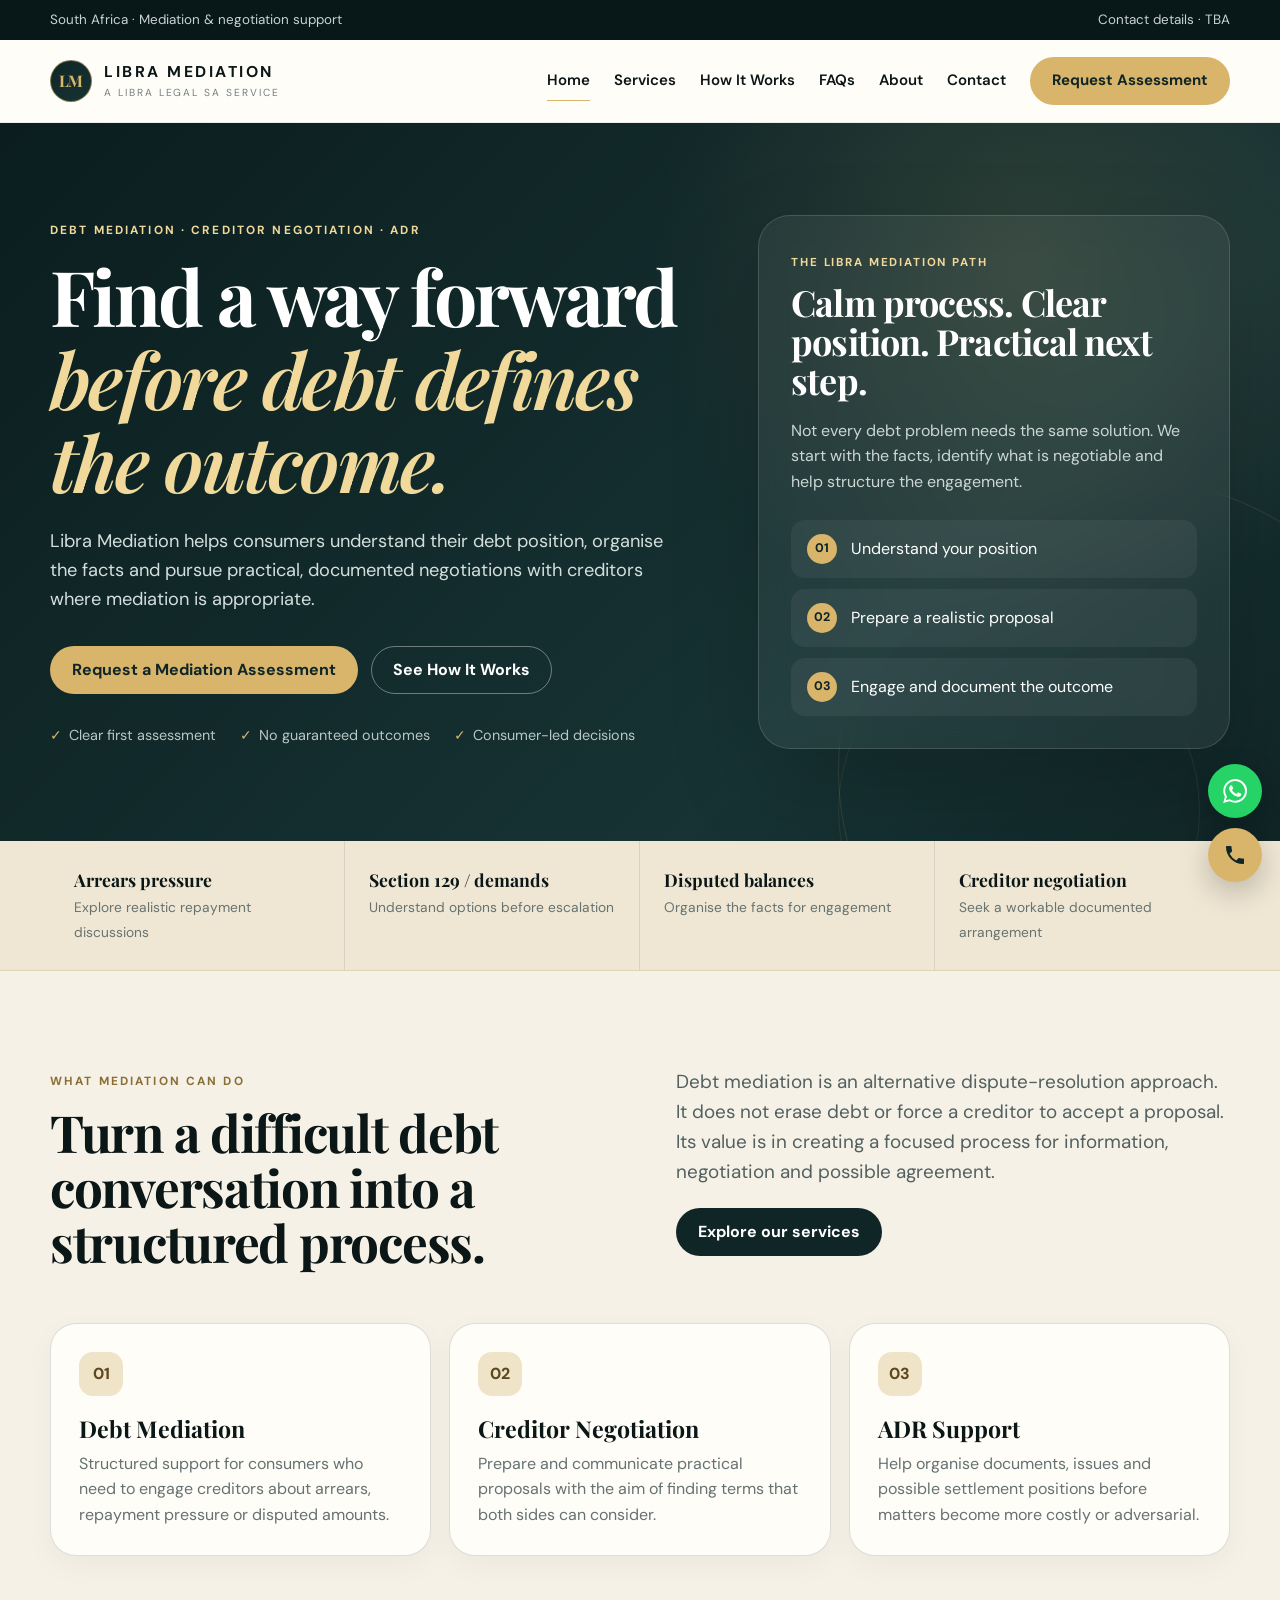
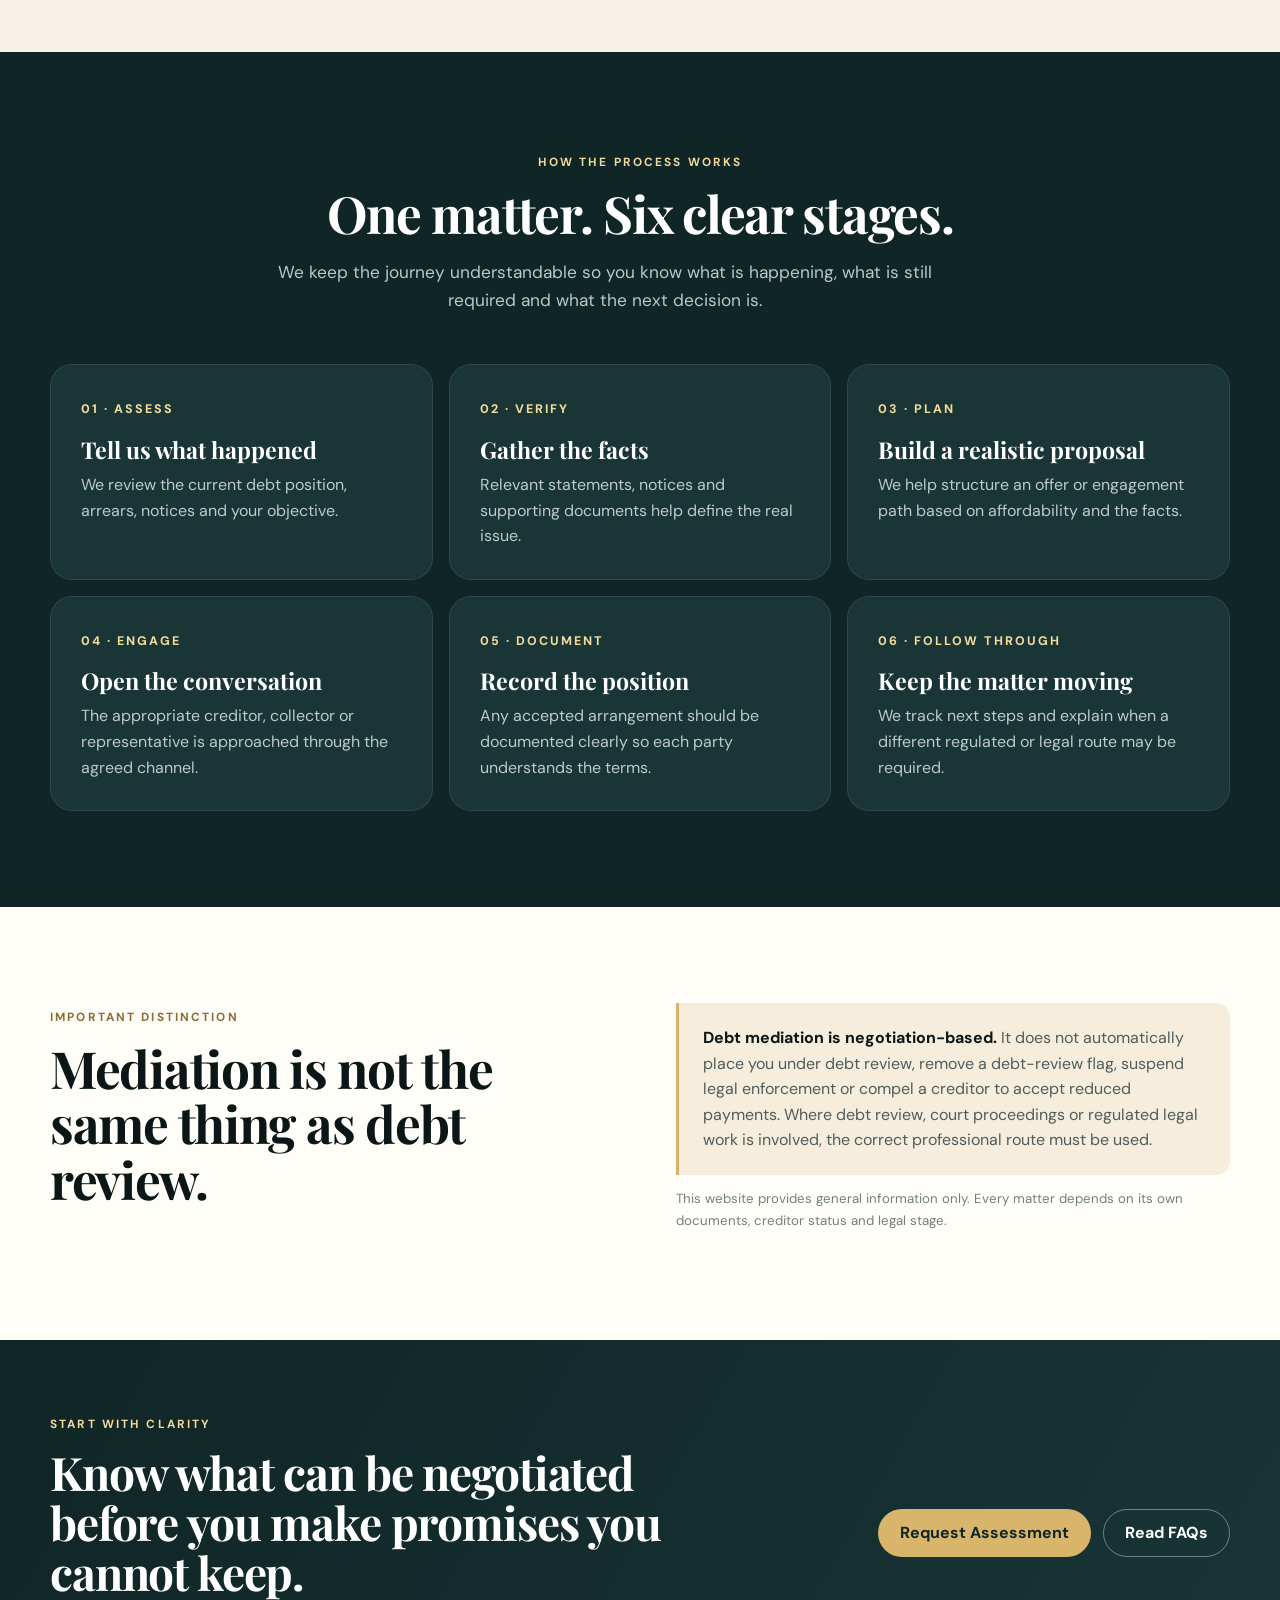
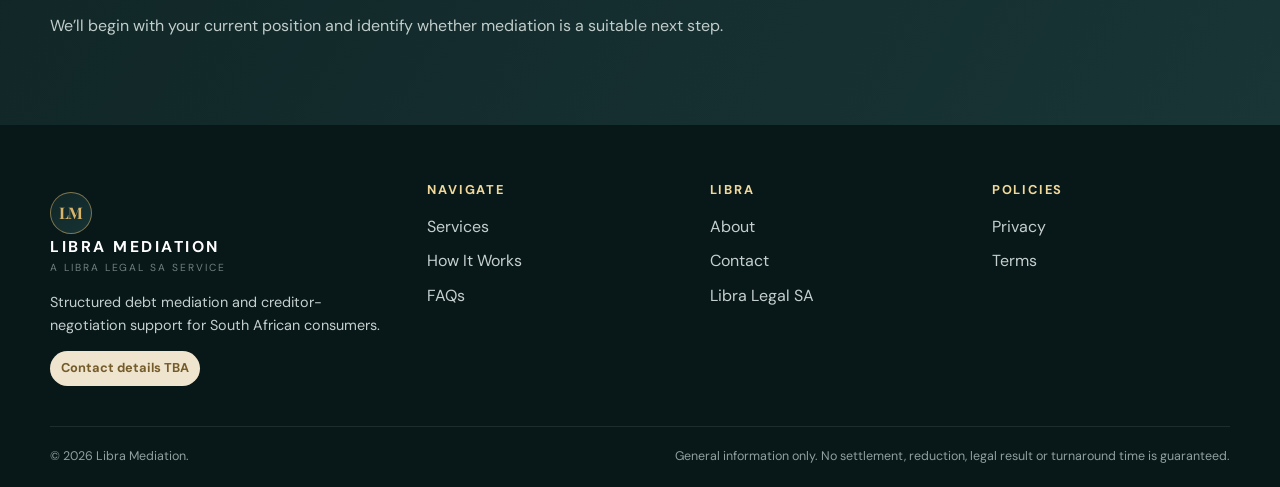
==== index.html @ ac1796cf "Create Libra Mediation homepage" ====
<!doctype html><html lang="en"><head><meta charset="utf-8"><meta name="viewport" content="width=device-width,initial-scale=1"><title>Libra Mediation | Debt Mediation & Negotiation South Africa</title><meta name="description" content="Libra Mediation helps South African consumers explore structured debt mediation, creditor negotiation and alternative dispute resolution options."><link rel="stylesheet" href="/assets/styles.css"></head><body>
<div class="utility"><div class="shell"><span>South Africa · Mediation & negotiation support</span><span>Contact details · TBA</span></div></div>
<header class="site-header"><div class="shell nav-row"><a class="brand" href="/" aria-label="Libra Mediation home"><span class="brand-mark">LM</span><span class="brand-copy"><strong>LIBRA MEDIATION</strong><small>A LIBRA LEGAL SA SERVICE</small></span></a><button class="menu-button" aria-label="Toggle navigation" aria-expanded="false"><span></span><span></span><span></span></button><nav class="nav-links"><a class="active" href="/">Home</a><a href="/services">Services</a><a href="/how-it-works">How It Works</a><a href="/faq">FAQs</a><a href="/about">About</a><a href="/contact">Contact</a><a class="button button-gold" href="/contact">Request Assessment</a></nav></div></header>
<main>
<section class="hero"><div class="shell hero-grid"><div><span class="eyebrow light">Debt mediation · creditor negotiation · ADR</span><h1>Find a way forward <em>before debt defines the outcome.</em></h1><p class="hero-lead">Libra Mediation helps consumers understand their debt position, organise the facts and pursue practical, documented negotiations with creditors where mediation is appropriate.</p><div class="hero-actions"><a class="button button-gold" href="/contact">Request a Mediation Assessment</a><a class="button button-outline" href="/how-it-works">See How It Works</a></div><div class="trust-row"><span>Clear first assessment</span><span>No guaranteed outcomes</span><span>Consumer-led decisions</span></div></div><aside class="hero-card"><span class="mini">THE LIBRA MEDIATION PATH</span><h2>Calm process. Clear position. Practical next step.</h2><p>Not every debt problem needs the same solution. We start with the facts, identify what is negotiable and help structure the engagement.</p><div class="path-list"><div class="path-item"><span class="path-num">01</span><span>Understand your position</span></div><div class="path-item"><span class="path-num">02</span><span>Prepare a realistic proposal</span></div><div class="path-item"><span class="path-num">03</span><span>Engage and document the outcome</span></div></div></aside></div></section>
<section class="signal-strip"><div class="shell signal-grid"><div><strong>Arrears pressure</strong><span>Explore realistic repayment discussions</span></div><div><strong>Section 129 / demands</strong><span>Understand options before escalation</span></div><div><strong>Disputed balances</strong><span>Organise the facts for engagement</span></div><div><strong>Creditor negotiation</strong><span>Seek a workable documented arrangement</span></div></div></section>
<section class="section ivory"><div class="shell split"><div><span class="eyebrow">What mediation can do</span><h2>Turn a difficult debt conversation into a structured process.</h2></div><div><p class="big-copy">Debt mediation is an alternative dispute-resolution approach. It does not erase debt or force a creditor to accept a proposal. Its value is in creating a focused process for information, negotiation and possible agreement.</p><a class="button button-dark" href="/services">Explore our services</a></div></div><div class="shell cards" style="margin-top:52px"><article class="card"><div class="icon">01</div><h3>Debt Mediation</h3><p>Structured support for consumers who need to engage creditors about arrears, repayment pressure or disputed amounts.</p></article><article class="card"><div class="icon">02</div><h3>Creditor Negotiation</h3><p>Prepare and communicate practical proposals with the aim of finding terms that both sides can consider.</p></article><article class="card"><div class="icon">03</div><h3>ADR Support</h3><p>Help organise documents, issues and possible settlement positions before matters become more costly or adversarial.</p></article></div></section>
<section class="section deep"><div class="shell section-head center"><span class="eyebrow light">How the process works</span><h2>One matter. Six clear stages.</h2><p>We keep the journey understandable so you know what is happening, what is still required and what the next decision is.</p></div><div class="shell process-grid"><article class="process-step"><span class="number">01 · ASSESS</span><h3>Tell us what happened</h3><p>We review the current debt position, arrears, notices and your objective.</p></article><article class="process-step"><span class="number">02 · VERIFY</span><h3>Gather the facts</h3><p>Relevant statements, notices and supporting documents help define the real issue.</p></article><article class="process-step"><span class="number">03 · PLAN</span><h3>Build a realistic proposal</h3><p>We help structure an offer or engagement path based on affordability and the facts.</p></article><article class="process-step"><span class="number">04 · ENGAGE</span><h3>Open the conversation</h3><p>The appropriate creditor, collector or representative is approached through the agreed channel.</p></article><article class="process-step"><span class="number">05 · DOCUMENT</span><h3>Record the position</h3><p>Any accepted arrangement should be documented clearly so each party understands the terms.</p></article><article class="process-step"><span class="number">06 · FOLLOW THROUGH</span><h3>Keep the matter moving</h3><p>We track next steps and explain when a different regulated or legal route may be required.</p></article></div></section>
<section class="section"><div class="shell split"><div><span class="eyebrow">Important distinction</span><h2>Mediation is not the same thing as debt review.</h2></div><div><div class="notice"><strong>Debt mediation is negotiation-based.</strong> It does not automatically place you under debt review, remove a debt-review flag, suspend legal enforcement or compel a creditor to accept reduced payments. Where debt review, court proceedings or regulated legal work is involved, the correct professional route must be used.</div><p class="small-note">This website provides general information only. Every matter depends on its own documents, creditor status and legal stage.</p></div></div></section>
<section class="cta-band"><div class="shell cta-grid"><div><span class="eyebrow light">Start with clarity</span><h2>Know what can be negotiated before you make promises you cannot keep.</h2><p>We’ll begin with your current position and identify whether mediation is a suitable next step.</p></div><div class="cta-actions"><a class="button button-gold" href="/contact">Request Assessment</a><a class="button button-outline" href="/faq">Read FAQs</a></div></div></section>
</main>
<footer class="site-footer"><div class="shell footer-grid"><div><a class="brand" href="/"><span class="brand-mark">LM</span><span class="brand-copy"><strong>LIBRA MEDIATION</strong><small>A LIBRA LEGAL SA SERVICE</small></span></a><p class="footer-intro">Structured debt mediation and creditor-negotiation support for South African consumers.</p><span class="pill">Contact details TBA</span></div><div><h3>Navigate</h3><a href="/services">Services</a><a href="/how-it-works">How It Works</a><a href="/faq">FAQs</a></div><div><h3>Libra</h3><a href="/about">About</a><a href="/contact">Contact</a><a href="https://libralegalsa.co.za">Libra Legal SA</a></div><div><h3>Policies</h3><a href="/privacy">Privacy</a><a href="/terms">Terms</a></div></div><div class="shell footer-bottom"><p>© <span data-year></span> Libra Mediation.</p><p>General information only. No settlement, reduction, legal result or turnaround time is guaranteed.</p></div></footer>
<div class="float-actions"><a class="float-action whatsapp" data-whatsapp aria-label="WhatsApp Libra Mediation"><svg viewBox="0 0 24 24" fill="currentColor"><path d="M20.5 3.5A11.7 11.7 0 0 0 12.1 0C5.6 0 .3 5.3.3 11.8c0 2.1.5 4.1 1.6 5.9L.2 24l6.5-1.7c1.7.9 3.5 1.4 5.4 1.4h.1c6.5 0 11.8-5.3 11.8-11.8 0-3.2-1.2-6.1-3.5-8.4Zm-8.4 18.2h-.1c-1.7 0-3.4-.5-4.9-1.3l-.4-.2-3.8 1 1-3.7-.2-.4a9.8 9.8 0 0 1-1.5-5.2C2.2 6.4 6.6 2 12.1 2c2.6 0 5.1 1 7 2.9a9.8 9.8 0 0 1 2.9 7c0 5.4-4.4 9.8-9.9 9.8Zm5.4-7.4c-.3-.1-1.8-.9-2-.9-.3-.1-.5-.1-.7.1-.2.3-.8 1-.9 1.2-.2.2-.3.2-.6.1-.3-.2-1.3-.5-2.4-1.5-.9-.8-1.5-1.8-1.7-2.1-.2-.3 0-.4.1-.6l.5-.5c.2-.2.2-.3.3-.5.1-.2 0-.4 0-.5l-.9-2.1c-.2-.6-.5-.5-.7-.5h-.6c-.2 0-.5.1-.8.4-.3.3-1 1-1 2.5s1.1 2.9 1.2 3.1c.1.2 2.1 3.2 5.1 4.5.7.3 1.3.5 1.7.6.7.2 1.4.2 1.9.1.6-.1 1.8-.7 2-1.4.3-.7.3-1.3.2-1.4-.1-.2-.3-.3-.6-.4Z"/></svg></a><a class="float-action call" data-call aria-label="Call Libra Mediation"><svg viewBox="0 0 24 24" fill="currentColor"><path d="M6.6 10.8a15.5 15.5 0 0 0 6.6 6.6l2.2-2.2c.3-.3.7-.4 1-.2 1.1.4 2.3.6 3.6.6.6 0 1 .4 1 1V20c0 .6-.4 1-1 1C10.6 21 3 13.4 3 4c0-.6.4-1 1-1h3.5c.6 0 1 .4 1 1 0 1.3.2 2.5.6 3.6.1.4 0 .8-.2 1l-2.3 2.2Z"/></svg></a></div><script src="/assets/site.js"></script></body></html>
---- assets/styles.css ----
@import url('https://fonts.googleapis.com/css2?family=DM+Sans:wght@400;500;600;700&family=Playfair+Display:ital,wght@0,600;0,700;1,600&display=swap');

:root{
  --ink:#0b1617;--deep:#102526;--deep-2:#173334;--gold:#d8b56a;--gold-2:#f0d99b;
  --ivory:#f5f1e7;--paper:#fffdf8;--muted:#647273;--line:rgba(16,37,38,.14);
  --white:#fff;--shadow:0 24px 70px rgba(4,20,21,.14);--radius:26px;--radius-sm:16px;
}
*{box-sizing:border-box}html{scroll-behavior:smooth}body{margin:0;font-family:"DM Sans",Arial,sans-serif;color:var(--ink);background:var(--paper);line-height:1.6}
a{color:inherit;text-decoration:none}img,svg{max-width:100%}.shell{width:min(1180px,calc(100% - 42px));margin:auto}
.utility{background:#081718;color:#c9d3d1;font-size:.84rem}.utility .shell{display:flex;justify-content:space-between;gap:20px;padding:9px 0}
.site-header{position:sticky;top:0;z-index:50;background:rgba(255,253,248,.94);backdrop-filter:blur(14px);border-bottom:1px solid rgba(16,37,38,.08)}
.nav-row{min-height:82px;display:flex;align-items:center;justify-content:space-between;gap:24px}.brand{display:flex;align-items:center;gap:12px}
.brand-mark{width:42px;height:42px;border:1px solid rgba(216,181,106,.55);border-radius:50%;display:grid;place-items:center;background:linear-gradient(145deg,#102526,#173334);color:var(--gold);font-family:"Playfair Display",serif;font-weight:700;letter-spacing:-.06em}
.brand-copy strong{display:block;letter-spacing:.16em;font-size:.98rem}.brand-copy small{display:block;color:#718080;font-size:.64rem;letter-spacing:.19em;margin-top:1px}
.nav-links{display:flex;align-items:center;gap:24px;font-size:.94rem;font-weight:600}.nav-links a{position:relative}.nav-links>a:not(.button):after{content:"";position:absolute;left:0;bottom:-8px;width:0;height:1px;background:var(--gold);transition:.2s}.nav-links>a:hover:after,.nav-links>a.active:after{width:100%}
.menu-button{display:none;background:none;border:0;padding:9px}.menu-button span{display:block;width:24px;height:2px;background:var(--ink);margin:5px 0}
.button{display:inline-flex;align-items:center;justify-content:center;gap:8px;min-height:48px;padding:0 21px;border-radius:999px;font-weight:700;transition:.2s;border:1px solid transparent;cursor:pointer}
.button-gold{background:var(--gold);color:#102526}.button-gold:hover{background:var(--gold-2);transform:translateY(-1px)}.button-dark{background:var(--deep);color:white}.button-outline{border-color:rgba(255,255,255,.38);color:white}.button-outline:hover{background:white;color:var(--deep)}
.hero{position:relative;overflow:hidden;background:radial-gradient(circle at 80% 20%,rgba(216,181,106,.13),transparent 32%),linear-gradient(135deg,#0b1d1e,#173334 70%,#102526);color:white}
.hero:before{content:"";position:absolute;inset:auto -140px -220px auto;width:580px;height:580px;border:1px solid rgba(216,181,106,.14);border-radius:50%}.hero:after{content:"";position:absolute;right:80px;bottom:-150px;width:360px;height:360px;border:1px solid rgba(216,181,106,.1);border-radius:50%}
.hero-grid{position:relative;z-index:2;display:grid;grid-template-columns:1.15fr .85fr;gap:70px;align-items:center;padding:92px 0}.eyebrow{display:inline-block;text-transform:uppercase;letter-spacing:.18em;font-size:.74rem;font-weight:700;color:#8a6e33;margin-bottom:14px}.eyebrow.light{color:var(--gold-2)}
h1,h2,h3{font-family:"Playfair Display",Georgia,serif;line-height:1.08;margin:0}h1{font-size:clamp(3.1rem,6vw,6.2rem);letter-spacing:-.035em;max-width:760px}h1 em{color:var(--gold-2);font-weight:600}
h2{font-size:clamp(2.1rem,4vw,4rem);letter-spacing:-.025em}h3{font-size:1.45rem}.hero-lead{font-size:1.14rem;color:#d4dfdd;max-width:650px;margin:24px 0 32px}.hero-actions{display:flex;gap:13px;flex-wrap:wrap}
.trust-row{display:flex;flex-wrap:wrap;gap:12px 24px;margin-top:30px;color:#b9c7c5;font-size:.9rem}.trust-row span:before{content:"✓";color:var(--gold);margin-right:7px}
.hero-card{background:rgba(255,255,255,.06);border:1px solid rgba(255,255,255,.14);border-radius:32px;padding:32px;box-shadow:0 35px 90px rgba(0,0,0,.18);backdrop-filter:blur(14px)}
.hero-card .mini{font-size:.72rem;letter-spacing:.16em;color:var(--gold-2);font-weight:700}.hero-card h2{font-size:2.25rem;margin:10px 0 18px}.hero-card p{color:#ccd7d5}.path-list{display:grid;gap:11px;margin-top:25px}.path-item{display:flex;gap:14px;align-items:center;padding:14px 16px;border-radius:14px;background:rgba(255,255,255,.055)}.path-num{width:30px;height:30px;border-radius:50%;display:grid;place-items:center;background:var(--gold);color:var(--deep);font-weight:800;font-size:.78rem}
.signal-strip{background:#efe6d3;border-bottom:1px solid #e2d4b8}.signal-grid{display:grid;grid-template-columns:repeat(4,1fr)}.signal-grid>div{padding:25px 24px;border-right:1px solid rgba(16,37,38,.1)}.signal-grid>div:last-child{border-right:0}.signal-grid strong{display:block;font-family:"Playfair Display",serif;font-size:1.1rem}.signal-grid span{font-size:.86rem;color:#667371}
.section{padding:96px 0}.section.ivory{background:var(--ivory)}.section.deep{background:var(--deep);color:white}.section-head{max-width:780px;margin-bottom:48px}.section-head.center{text-align:center;margin:0 auto 50px}.section-head p{font-size:1.08rem;color:var(--muted);max-width:710px}.deep .section-head p{color:#bac9c7}
.split{display:grid;grid-template-columns:1fr 1fr;gap:72px;align-items:start}.big-copy{font-size:1.18rem;color:#526060;margin:0 0 20px}
.cards{display:grid;grid-template-columns:repeat(3,1fr);gap:18px}.card{background:var(--paper);border:1px solid var(--line);border-radius:var(--radius);padding:28px;box-shadow:0 10px 30px rgba(8,24,25,.04)}.card.dark-card{background:#173334;border-color:rgba(255,255,255,.1);color:white}.card .icon{width:44px;height:44px;border-radius:14px;background:#efe3c8;color:#5d481f;display:grid;place-items:center;font-weight:800;margin-bottom:20px}.card h3{margin-bottom:10px}.card p{color:#657271;margin:0}.dark-card p{color:#bdcac8}.card ul{padding-left:20px;margin-bottom:0;color:#657271}
.process-grid{display:grid;grid-template-columns:repeat(3,1fr);gap:16px}.process-step{padding:30px;border-radius:22px;background:#193536;border:1px solid rgba(255,255,255,.09)}.process-step .number{font-size:.78rem;letter-spacing:.16em;color:var(--gold-2);font-weight:800}.process-step h3{margin:16px 0 10px}.process-step p{color:#bdcac8;margin:0}
.notice{border-left:3px solid var(--gold);padding:22px 24px;background:#f6eddc;border-radius:0 14px 14px 0;color:#4f5d5c}.notice strong{color:var(--ink)}
.faq-list{display:grid;gap:12px}.faq-item{border:1px solid var(--line);border-radius:18px;background:white;overflow:hidden}.faq-item button{width:100%;display:flex;justify-content:space-between;gap:20px;text-align:left;background:none;border:0;padding:22px 24px;font:600 1rem "DM Sans";color:var(--ink);cursor:pointer}.faq-answer{padding:0 24px 22px;color:#61706f}.faq-symbol{color:#9b7938;font-size:1.15rem}
.cta-band{background:linear-gradient(120deg,#102526,#193536);color:white;padding:70px 0}.cta-grid{display:grid;grid-template-columns:1.25fr .75fr;align-items:center;gap:40px}.cta-grid h2{font-size:clamp(2rem,3.6vw,3.8rem)}.cta-grid p{color:#c0cdcb}.cta-actions{display:flex;justify-content:flex-end;gap:12px;flex-wrap:wrap}
.page-hero{background:linear-gradient(135deg,#0c1f20,#173334);color:white;padding:74px 0 68px}.page-hero h1{font-size:clamp(2.6rem,5vw,4.8rem)}.page-hero p{max-width:720px;color:#c9d4d2;font-size:1.08rem}
.detail-grid{display:grid;grid-template-columns:1fr 1fr;gap:24px}.detail-panel{padding:32px;border-radius:24px;background:white;border:1px solid var(--line)}.detail-panel h3{margin-bottom:12px}.detail-panel p,.detail-panel li{color:#60706f}
.contact-grid{display:grid;grid-template-columns:.9fr 1.1fr;gap:30px}.contact-card{background:white;border:1px solid var(--line);border-radius:26px;padding:30px}.contact-list{display:grid;gap:12px;margin-top:22px}.contact-row{display:flex;justify-content:space-between;gap:20px;padding:15px 0;border-bottom:1px solid var(--line)}.contact-row:last-child{border-bottom:0}.contact-row span:first-child{font-weight:700}.tba{display:inline-flex;padding:4px 10px;border-radius:999px;background:#efe8d9;color:#80652d;font-size:.78rem;font-weight:800;letter-spacing:.06em}
.legal-copy{max-width:860px}.legal-copy h2{font-size:2rem;margin:38px 0 12px}.legal-copy h3{margin:24px 0 8px}.legal-copy p,.legal-copy li{color:#536261}.legal-copy ul{padding-left:20px}
.site-footer{background:#081718;color:#c5d0ce;padding:58px 0 20px}.footer-grid{display:grid;grid-template-columns:1.4fr repeat(3,1fr);gap:44px}.site-footer .brand-copy strong{color:white}.site-footer h3{font-family:"DM Sans";font-size:.8rem;text-transform:uppercase;letter-spacing:.14em;color:var(--gold-2);margin-bottom:17px}.site-footer a{display:block;margin:9px 0;color:#c5d0ce}.site-footer a:hover{color:white}.footer-intro{max-width:340px;font-size:.9rem}.footer-bottom{border-top:1px solid rgba(255,255,255,.09);margin-top:40px;padding-top:20px;display:flex;justify-content:space-between;gap:30px;font-size:.78rem;color:#8fa09e}.footer-bottom p{margin:0;max-width:760px}
.float-actions{position:fixed;right:18px;bottom:18px;z-index:60;display:flex;flex-direction:column;gap:10px}.float-action{width:54px;height:54px;border-radius:50%;display:grid;place-items:center;box-shadow:0 10px 30px rgba(0,0,0,.22);transition:.2s}.float-action:hover{transform:translateY(-2px)}.float-action.whatsapp{background:#25D366;color:white}.float-action.call{background:var(--gold);color:var(--deep)}.float-action svg{width:24px;height:24px}
.small-note{font-size:.83rem;color:#73807f}.pill{display:inline-flex;align-items:center;gap:7px;padding:7px 11px;border-radius:999px;background:#efe5cf;color:#745b2a;font-size:.8rem;font-weight:700}
@media(max-width:980px){.nav-links{position:absolute;left:0;right:0;top:82px;background:var(--paper);padding:20px 22px 26px;display:none;flex-direction:column;align-items:stretch;border-bottom:1px solid var(--line);box-shadow:0 20px 40px rgba(0,0,0,.08)}.nav-links.open{display:flex}.nav-links .button{margin-top:4px}.menu-button{display:block}.utility{display:none}.hero-grid,.split,.cta-grid,.contact-grid{grid-template-columns:1fr}.hero-grid{gap:45px;padding:74px 0}.cards,.process-grid{grid-template-columns:1fr 1fr}.cta-actions{justify-content:flex-start}.footer-grid{grid-template-columns:1fr 1fr}.signal-grid{grid-template-columns:1fr 1fr}.signal-grid>div:nth-child(2){border-right:0}.signal-grid>div:nth-child(-n+2){border-bottom:1px solid rgba(16,37,38,.1)}}
@media(max-width:640px){.shell{width:min(100% - 30px,1180px)}.nav-row{min-height:74px}.nav-links{top:74px}.hero-grid{padding:60px 0}.hero-card{padding:24px}h1{font-size:clamp(2.7rem,13vw,4.2rem)}.section{padding:72px 0}.cards,.process-grid,.detail-grid,.footer-grid{grid-template-columns:1fr}.signal-grid{grid-template-columns:1fr}.signal-grid>div{border-right:0;border-bottom:1px solid rgba(16,37,38,.1)!important}.signal-grid>div:last-child{border-bottom:0!important}.footer-bottom{flex-direction:column}.float-actions{right:13px;bottom:13px}.float-action{width:50px;height:50px}}
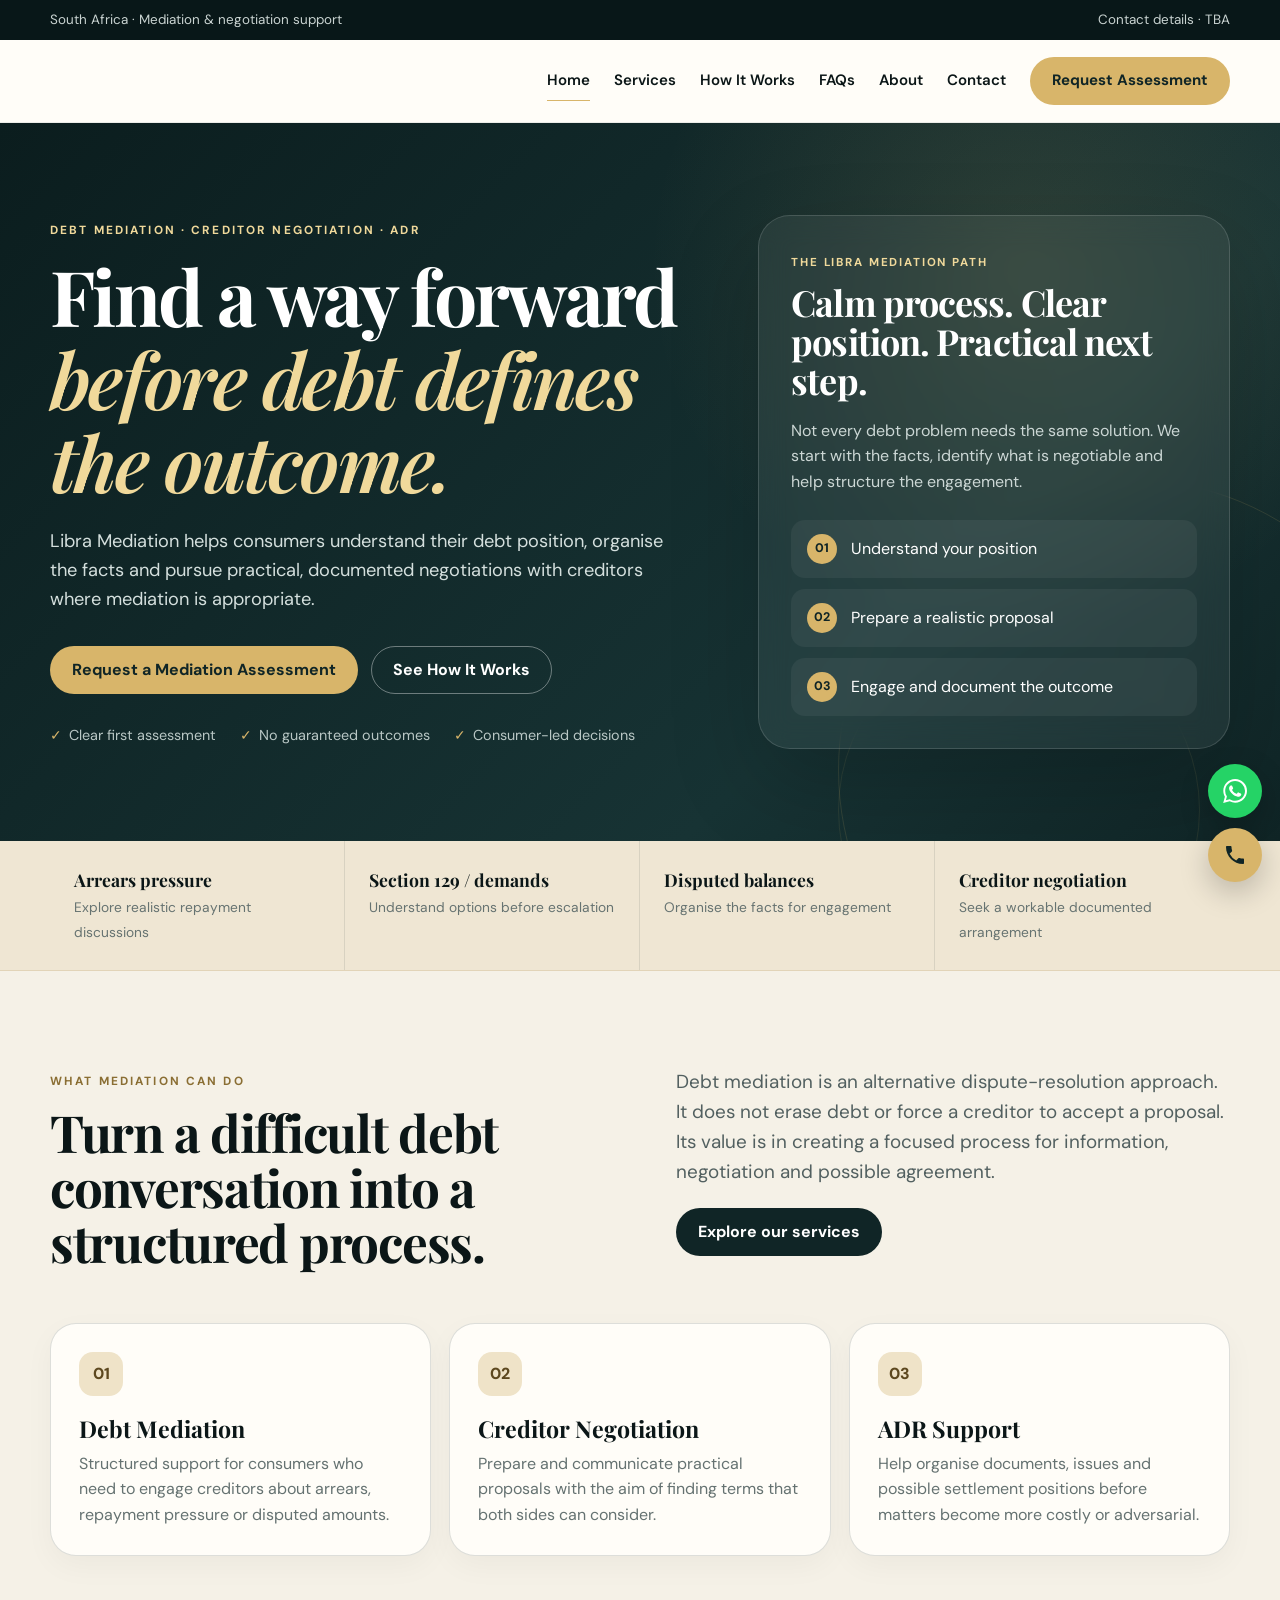
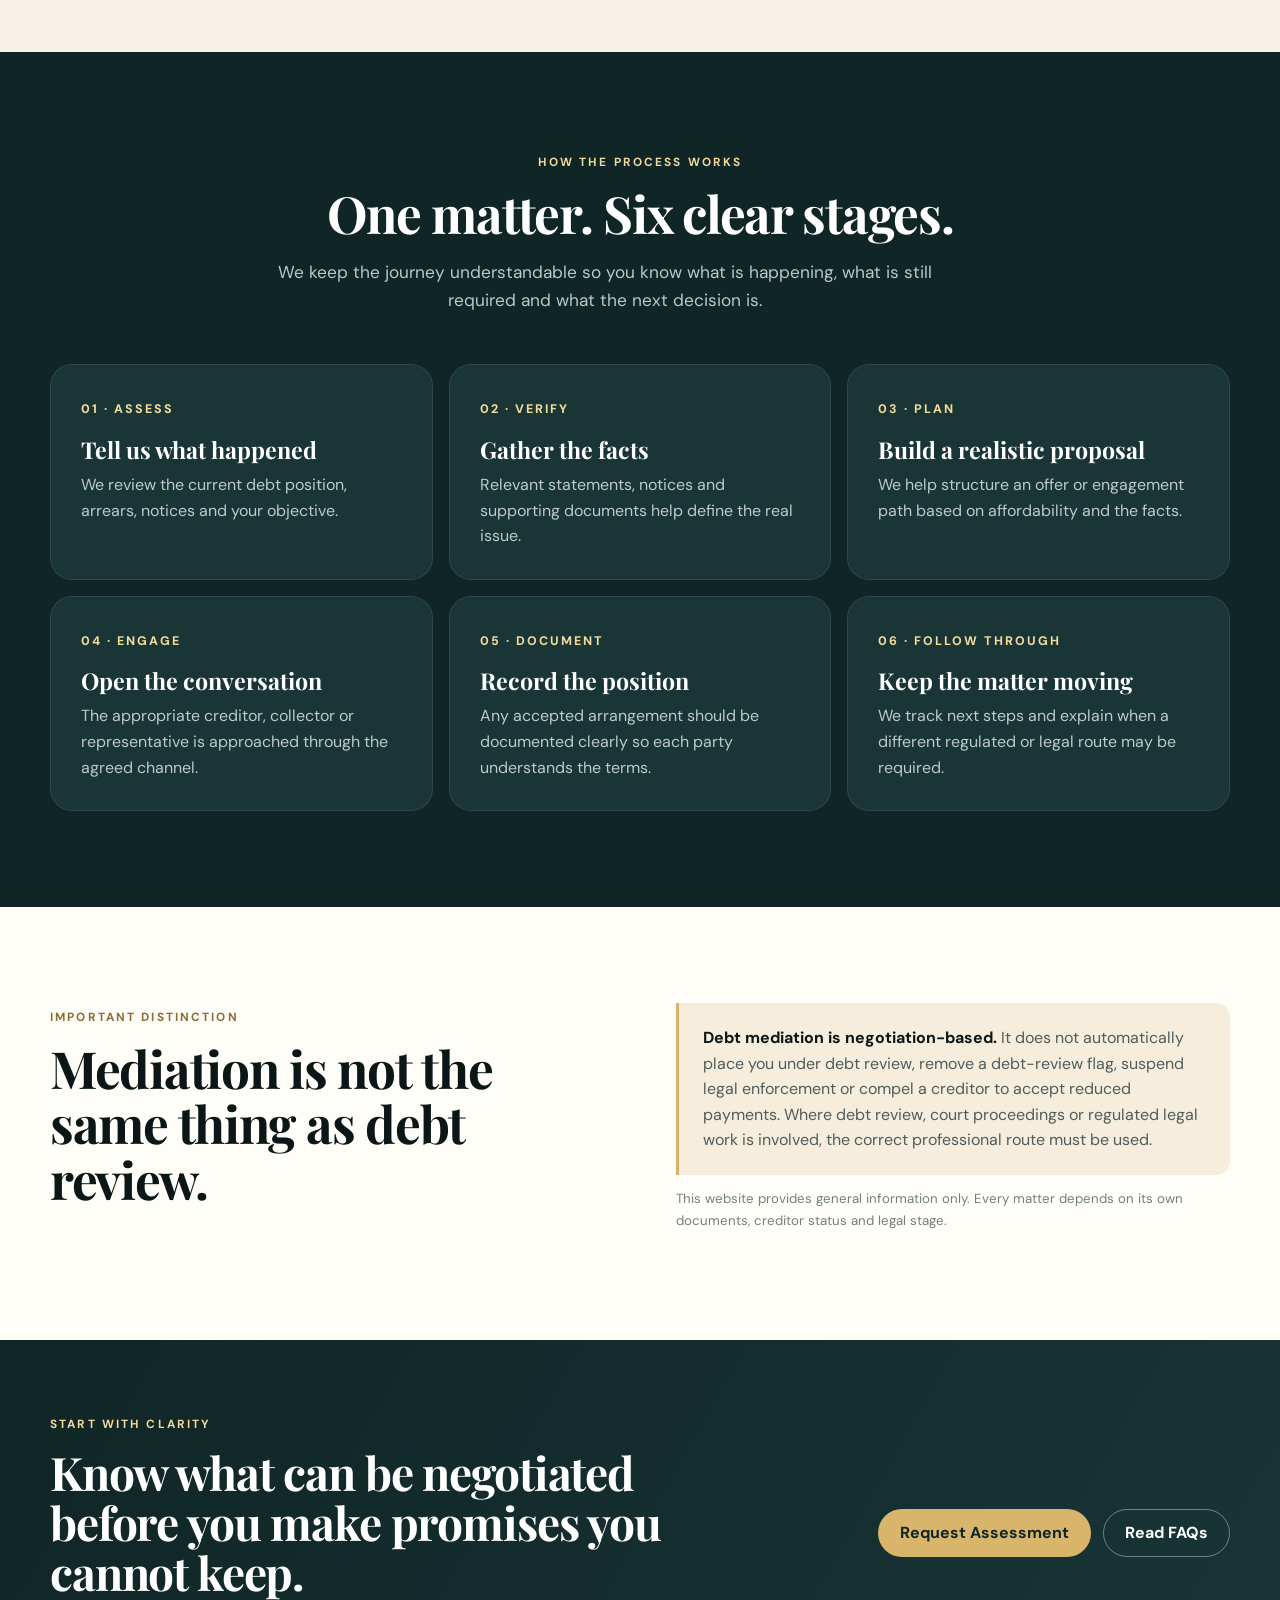
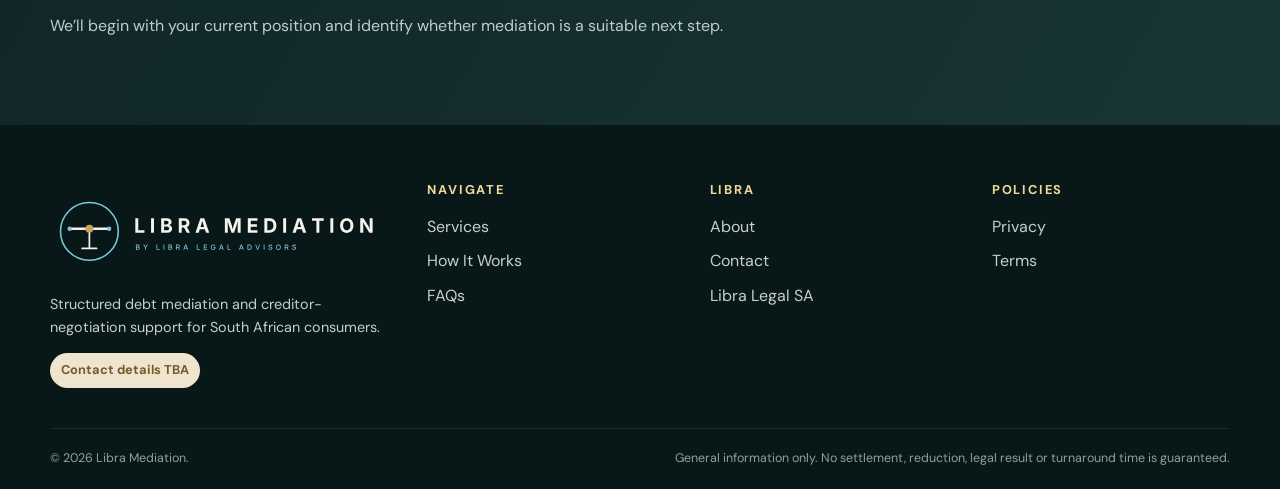
==== commit 92bb8f4a: "Added files for update" ====
--- a/index.html
+++ b/index.html
@@ -1,6 +1,6 @@
-<!doctype html><html lang="en"><head><meta charset="utf-8"><meta name="viewport" content="width=device-width,initial-scale=1"><title>Libra Mediation | Debt Mediation & Negotiation South Africa</title><meta name="description" content="Libra Mediation helps South African consumers explore structured debt mediation, creditor negotiation and alternative dispute resolution options."><link rel="stylesheet" href="/assets/styles.css"></head><body>
+<!doctype html><html lang="en"><head><meta charset="utf-8"><meta name="viewport" content="width=device-width,initial-scale=1"><title>Libra Mediation | Debt Mediation & Negotiation South Africa</title><meta name="description" content="Libra Mediation helps South African consumers explore structured debt mediation, creditor negotiation and alternative dispute resolution options."><link rel="stylesheet" href="/assets/styles.css"><link rel="icon" href="/favicon.svg" type="image/svg+xml"><link rel="icon" href="/favicon.ico" sizes="any"><link rel="apple-touch-icon" href="/apple-touch-icon.png"><meta name="theme-color" content="#081a22"><meta property="og:site_name" content="Libra Mediation"><meta property="og:type" content="website"><meta property="og:image" content="https://mediation.libralegalsa.co.za/og-image.png"><meta name="twitter:card" content="summary_large_image"><link rel="preconnect" href="https://fonts.googleapis.com"><link rel="preconnect" href="https://fonts.gstatic.com" crossorigin><link href="https://fonts.googleapis.com/css2?family=Inter:wght@400;500;600;700;800&display=swap" rel="stylesheet"></head><body>
 <div class="utility"><div class="shell"><span>South Africa · Mediation & negotiation support</span><span>Contact details · TBA</span></div></div>
-<header class="site-header"><div class="shell nav-row"><a class="brand" href="/" aria-label="Libra Mediation home"><span class="brand-mark">LM</span><span class="brand-copy"><strong>LIBRA MEDIATION</strong><small>A LIBRA LEGAL SA SERVICE</small></span></a><button class="menu-button" aria-label="Toggle navigation" aria-expanded="false"><span></span><span></span><span></span></button><nav class="nav-links"><a class="active" href="/">Home</a><a href="/services">Services</a><a href="/how-it-works">How It Works</a><a href="/faq">FAQs</a><a href="/about">About</a><a href="/contact">Contact</a><a class="button button-gold" href="/contact">Request Assessment</a></nav></div></header>
+<header class="site-header"><div class="shell nav-row"><a class="brand" href="/" aria-label="Libra Mediation home"><svg class="brand-logo" role="img" aria-label="Libra Mediation" xmlns="http://www.w3.org/2000/svg" viewBox="0 0 508 120"><g transform="translate(60,60) scale(1)"><circle r="44" fill="none" stroke="#2a7f95" stroke-width="2.4"/><line x1="-30" y1="-4" x2="30" y2="-4" stroke="#081a22" stroke-width="4" stroke-linecap="round"/><line x1="0" y1="-4" x2="0" y2="26" stroke="#081a22" stroke-width="2.6"/><line x1="-11" y1="26" x2="11" y2="26" stroke="#081a22" stroke-width="2.6" stroke-linecap="round"/><circle cy="-4" r="6" fill="#c7a65a"/><circle cx="-30" cy="-4" r="3.4" fill="#2a7f95"/><circle cx="30" cy="-4" r="3.4" fill="#2a7f95"/></g><path d="M129.9775390625 71.0H143.8642578125V67.2939453125H134.4453125V49.173828125H129.9775390625ZM158.408203125 49.173828125H153.9404296875V71.0H158.408203125ZM169.36328125 71.0H178.5771484375C183.4990234375 71.0 186.0771484375 68.4365234375 186.0771484375 64.9794921875C186.0771484375 61.7421875 183.7626953125 59.80859375 181.3017578125 59.69140625V59.4716796875C183.54296875 58.9736328125 185.2275390625 57.376953125 185.2275390625 54.7841796875C185.2275390625 51.517578125 182.810546875 49.173828125 178.0205078125 49.173828125H169.36328125ZM173.8310546875 67.3232421875V61.4052734375H177.8154296875C180.056640625 61.4052734375 181.4775390625 62.7236328125 181.4775390625 64.5546875C181.4775390625 66.2099609375 180.3203125 67.3232421875 177.6982421875 67.3232421875ZM173.8310546875 58.34375V52.8212890625H177.44921875C179.5439453125 52.8212890625 180.701171875 53.9052734375 180.701171875 55.501953125C180.701171875 57.259765625 179.2802734375 58.34375 177.361328125 58.34375ZM196.2119140625 71.0H200.6796875V63.20703125H204.1953125L208.35546875 71.0H213.306640625L208.6630859375 62.4892578125C211.1533203125 61.419921875 212.5302734375 59.2666015625 212.5302734375 56.2783203125C212.5302734375 51.986328125 209.6884765625 49.173828125 204.72265625 49.173828125H196.2119140625ZM200.6796875 59.5888671875V52.865234375H203.8876953125C206.626953125 52.865234375 207.916015625 54.0810546875 207.916015625 56.2783203125C207.916015625 58.4609375 206.626953125 59.5888671875 203.90234375 59.5888671875ZM221.654296875 71.0H226.5908203125L228.216796875 65.931640625H235.9658203125L237.650390625 71.0H242.6162109375L234.9697265625 49.173828125H229.1103515625ZM229.330078125 62.4306640625 229.9599609375 60.4677734375C230.619140625 58.2705078125 231.263671875 55.677734375 231.99609375 52.6748046875C232.7578125 55.6484375 233.4462890625 58.2265625 234.1494140625 60.4677734375L234.80859375 62.4306640625ZM266.416015625 71.0H270.8544921875V60.7021484375C270.8544921875 59.0615234375 270.7373046875 55.853515625 270.693359375 53.2021484375C271.4697265625 56.1318359375 272.3486328125 59.193359375 272.861328125 60.7021484375L276.5380859375 71.0H280.302734375L283.9208984375 60.7021484375C284.43359375 59.1494140625 285.3564453125 55.970703125 286.0888671875 53.0263671875C286.044921875 55.7802734375 285.927734375 59.0615234375 285.927734375 60.7021484375V71.0H290.4248046875V49.173828125H283.5400390625L280.0537109375 59.193359375C279.6142578125 60.5849609375 278.9404296875 63.5 278.4423828125 65.8583984375C277.9296875 63.4853515625 277.255859375 60.5703125 276.81640625 59.193359375L273.271484375 49.173828125H266.416015625ZM301.365234375 71.0H315.9990234375V67.2939453125H305.8330078125V61.80078125H315.2080078125V58.1533203125H305.8330078125V52.8798828125H315.9697265625V49.173828125H301.365234375ZM334.263671875 71.0C340.8994140625 71.0 344.8984375 66.8984375 344.8984375 60.072265625C344.8984375 53.275390625 340.8994140625 49.173828125 334.3369140625 49.173828125H326.587890625V71.0ZM331.0556640625 67.1474609375V53.0263671875H334.0732421875C338.248046875 53.0263671875 340.4453125 55.1943359375 340.4453125 60.072265625C340.4453125 64.9794921875 338.248046875 67.1474609375 334.0439453125 67.1474609375ZM359.720703125 49.173828125H355.2529296875V71.0H359.720703125ZM369.416015625 71.0H374.3525390625L375.978515625 65.931640625H383.7275390625L385.412109375 71.0H390.3779296875L382.7314453125 49.173828125H376.8720703125ZM377.091796875 62.4306640625 377.7216796875 60.4677734375C378.380859375 58.2705078125 379.025390625 55.677734375 379.7578125 52.6748046875C380.51953125 55.6484375 381.2080078125 58.2265625 381.9111328125 60.4677734375L382.5703125 62.4306640625ZM399.1943359375 52.8798828125H405.8740234375V71.0H410.3564453125V52.8798828125H417.021484375V49.173828125H399.1943359375ZM431.5654296875 49.173828125H427.09765625V71.0H431.5654296875ZM452.1005859375 71.29296875C457.88671875 71.29296875 462.28125 67.2060546875 462.28125 60.1015625C462.28125 52.9677734375 457.88671875 48.880859375 452.1005859375 48.880859375C446.314453125 48.880859375 441.919921875 52.9677734375 441.919921875 60.1015625C441.919921875 67.19140625 446.314453125 71.29296875 452.1005859375 71.29296875ZM452.1005859375 67.3232421875C448.716796875 67.3232421875 446.4609375 64.7744140625 446.4609375 60.1015625C446.4609375 55.4140625 448.716796875 52.8505859375 452.1005859375 52.8505859375C455.484375 52.8505859375 457.740234375 55.3994140625 457.740234375 60.1015625C457.740234375 64.7744140625 455.484375 67.3232421875 452.1005859375 67.3232421875ZM472.6357421875 71.0H477.2060546875V60.9658203125C477.2060546875 59.6767578125 477.07421875 57.3330078125 476.9130859375 54.6962890625C478.2607421875 57.4208984375 479.06640625 59.017578125 480.2822265625 60.98046875L486.5517578125 71.0H491.546875V49.173828125H486.9765625V59.6474609375C486.9765625 61.0830078125 487.09375 63.4267578125 487.2548828125 65.5654296875C486.302734375 63.294921875 485.3798828125 61.6396484375 484.515625 60.21875L477.6162109375 49.173828125H472.6357421875Z" fill="#081a22"/></svg></a><button class="menu-button" aria-label="Toggle navigation" aria-expanded="false"><span></span><span></span><span></span></button><nav class="nav-links"><a class="active" href="/">Home</a><a href="/services">Services</a><a href="/how-it-works">How It Works</a><a href="/faq">FAQs</a><a href="/about">About</a><a href="/contact">Contact</a><a class="button button-gold" href="/contact">Request Assessment</a></nav></div></header>
 <main>
 <section class="hero"><div class="shell hero-grid"><div><span class="eyebrow light">Debt mediation · creditor negotiation · ADR</span><h1>Find a way forward <em>before debt defines the outcome.</em></h1><p class="hero-lead">Libra Mediation helps consumers understand their debt position, organise the facts and pursue practical, documented negotiations with creditors where mediation is appropriate.</p><div class="hero-actions"><a class="button button-gold" href="/contact">Request a Mediation Assessment</a><a class="button button-outline" href="/how-it-works">See How It Works</a></div><div class="trust-row"><span>Clear first assessment</span><span>No guaranteed outcomes</span><span>Consumer-led decisions</span></div></div><aside class="hero-card"><span class="mini">THE LIBRA MEDIATION PATH</span><h2>Calm process. Clear position. Practical next step.</h2><p>Not every debt problem needs the same solution. We start with the facts, identify what is negotiable and help structure the engagement.</p><div class="path-list"><div class="path-item"><span class="path-num">01</span><span>Understand your position</span></div><div class="path-item"><span class="path-num">02</span><span>Prepare a realistic proposal</span></div><div class="path-item"><span class="path-num">03</span><span>Engage and document the outcome</span></div></div></aside></div></section>
 <section class="signal-strip"><div class="shell signal-grid"><div><strong>Arrears pressure</strong><span>Explore realistic repayment discussions</span></div><div><strong>Section 129 / demands</strong><span>Understand options before escalation</span></div><div><strong>Disputed balances</strong><span>Organise the facts for engagement</span></div><div><strong>Creditor negotiation</strong><span>Seek a workable documented arrangement</span></div></div></section>
@@ -9,5 +9,5 @@
 <section class="section"><div class="shell split"><div><span class="eyebrow">Important distinction</span><h2>Mediation is not the same thing as debt review.</h2></div><div><div class="notice"><strong>Debt mediation is negotiation-based.</strong> It does not automatically place you under debt review, remove a debt-review flag, suspend legal enforcement or compel a creditor to accept reduced payments. Where debt review, court proceedings or regulated legal work is involved, the correct professional route must be used.</div><p class="small-note">This website provides general information only. Every matter depends on its own documents, creditor status and legal stage.</p></div></div></section>
 <section class="cta-band"><div class="shell cta-grid"><div><span class="eyebrow light">Start with clarity</span><h2>Know what can be negotiated before you make promises you cannot keep.</h2><p>We’ll begin with your current position and identify whether mediation is a suitable next step.</p></div><div class="cta-actions"><a class="button button-gold" href="/contact">Request Assessment</a><a class="button button-outline" href="/faq">Read FAQs</a></div></div></section>
 </main>
-<footer class="site-footer"><div class="shell footer-grid"><div><a class="brand" href="/"><span class="brand-mark">LM</span><span class="brand-copy"><strong>LIBRA MEDIATION</strong><small>A LIBRA LEGAL SA SERVICE</small></span></a><p class="footer-intro">Structured debt mediation and creditor-negotiation support for South African consumers.</p><span class="pill">Contact details TBA</span></div><div><h3>Navigate</h3><a href="/services">Services</a><a href="/how-it-works">How It Works</a><a href="/faq">FAQs</a></div><div><h3>Libra</h3><a href="/about">About</a><a href="/contact">Contact</a><a href="https://libralegalsa.co.za">Libra Legal SA</a></div><div><h3>Policies</h3><a href="/privacy">Privacy</a><a href="/terms">Terms</a></div></div><div class="shell footer-bottom"><p>© <span data-year></span> Libra Mediation.</p><p>General information only. No settlement, reduction, legal result or turnaround time is guaranteed.</p></div></footer>
+<footer class="site-footer"><div class="shell footer-grid"><div><a class="brand" href="/"><svg class="brand-logo brand-logo-endorsed" role="img" aria-label="Libra Mediation by libra legal advisors" xmlns="http://www.w3.org/2000/svg" viewBox="0 0 508 120"><g transform="translate(60,60) scale(1)"><circle r="44" fill="none" stroke="#7cc6db" stroke-width="2.4"/><line x1="-30" y1="-4" x2="30" y2="-4" stroke="#f4f2eb" stroke-width="4" stroke-linecap="round"/><line x1="0" y1="-4" x2="0" y2="26" stroke="#f4f2eb" stroke-width="2.6"/><line x1="-11" y1="26" x2="11" y2="26" stroke="#f4f2eb" stroke-width="2.6" stroke-linecap="round"/><circle cy="-4" r="6" fill="#c7a65a"/><circle cx="-30" cy="-4" r="3.4" fill="#7cc6db"/><circle cx="30" cy="-4" r="3.4" fill="#7cc6db"/></g><path d="M129.9775390625 62.0H143.8642578125V58.2939453125H134.4453125V40.173828125H129.9775390625ZM158.408203125 40.173828125H153.9404296875V62.0H158.408203125ZM169.36328125 62.0H178.5771484375C183.4990234375 62.0 186.0771484375 59.4365234375 186.0771484375 55.9794921875C186.0771484375 52.7421875 183.7626953125 50.80859375 181.3017578125 50.69140625V50.4716796875C183.54296875 49.9736328125 185.2275390625 48.376953125 185.2275390625 45.7841796875C185.2275390625 42.517578125 182.810546875 40.173828125 178.0205078125 40.173828125H169.36328125ZM173.8310546875 58.3232421875V52.4052734375H177.8154296875C180.056640625 52.4052734375 181.4775390625 53.7236328125 181.4775390625 55.5546875C181.4775390625 57.2099609375 180.3203125 58.3232421875 177.6982421875 58.3232421875ZM173.8310546875 49.34375V43.8212890625H177.44921875C179.5439453125 43.8212890625 180.701171875 44.9052734375 180.701171875 46.501953125C180.701171875 48.259765625 179.2802734375 49.34375 177.361328125 49.34375ZM196.2119140625 62.0H200.6796875V54.20703125H204.1953125L208.35546875 62.0H213.306640625L208.6630859375 53.4892578125C211.1533203125 52.419921875 212.5302734375 50.2666015625 212.5302734375 47.2783203125C212.5302734375 42.986328125 209.6884765625 40.173828125 204.72265625 40.173828125H196.2119140625ZM200.6796875 50.5888671875V43.865234375H203.8876953125C206.626953125 43.865234375 207.916015625 45.0810546875 207.916015625 47.2783203125C207.916015625 49.4609375 206.626953125 50.5888671875 203.90234375 50.5888671875ZM221.654296875 62.0H226.5908203125L228.216796875 56.931640625H235.9658203125L237.650390625 62.0H242.6162109375L234.9697265625 40.173828125H229.1103515625ZM229.330078125 53.4306640625 229.9599609375 51.4677734375C230.619140625 49.2705078125 231.263671875 46.677734375 231.99609375 43.6748046875C232.7578125 46.6484375 233.4462890625 49.2265625 234.1494140625 51.4677734375L234.80859375 53.4306640625ZM266.416015625 62.0H270.8544921875V51.7021484375C270.8544921875 50.0615234375 270.7373046875 46.853515625 270.693359375 44.2021484375C271.4697265625 47.1318359375 272.3486328125 50.193359375 272.861328125 51.7021484375L276.5380859375 62.0H280.302734375L283.9208984375 51.7021484375C284.43359375 50.1494140625 285.3564453125 46.970703125 286.0888671875 44.0263671875C286.044921875 46.7802734375 285.927734375 50.0615234375 285.927734375 51.7021484375V62.0H290.4248046875V40.173828125H283.5400390625L280.0537109375 50.193359375C279.6142578125 51.5849609375 278.9404296875 54.5 278.4423828125 56.8583984375C277.9296875 54.4853515625 277.255859375 51.5703125 276.81640625 50.193359375L273.271484375 40.173828125H266.416015625ZM301.365234375 62.0H315.9990234375V58.2939453125H305.8330078125V52.80078125H315.2080078125V49.1533203125H305.8330078125V43.8798828125H315.9697265625V40.173828125H301.365234375ZM334.263671875 62.0C340.8994140625 62.0 344.8984375 57.8984375 344.8984375 51.072265625C344.8984375 44.275390625 340.8994140625 40.173828125 334.3369140625 40.173828125H326.587890625V62.0ZM331.0556640625 58.1474609375V44.0263671875H334.0732421875C338.248046875 44.0263671875 340.4453125 46.1943359375 340.4453125 51.072265625C340.4453125 55.9794921875 338.248046875 58.1474609375 334.0439453125 58.1474609375ZM359.720703125 40.173828125H355.2529296875V62.0H359.720703125ZM369.416015625 62.0H374.3525390625L375.978515625 56.931640625H383.7275390625L385.412109375 62.0H390.3779296875L382.7314453125 40.173828125H376.8720703125ZM377.091796875 53.4306640625 377.7216796875 51.4677734375C378.380859375 49.2705078125 379.025390625 46.677734375 379.7578125 43.6748046875C380.51953125 46.6484375 381.2080078125 49.2265625 381.9111328125 51.4677734375L382.5703125 53.4306640625ZM399.1943359375 43.8798828125H405.8740234375V62.0H410.3564453125V43.8798828125H417.021484375V40.173828125H399.1943359375ZM431.5654296875 40.173828125H427.09765625V62.0H431.5654296875ZM452.1005859375 62.29296875C457.88671875 62.29296875 462.28125 58.2060546875 462.28125 51.1015625C462.28125 43.9677734375 457.88671875 39.880859375 452.1005859375 39.880859375C446.314453125 39.880859375 441.919921875 43.9677734375 441.919921875 51.1015625C441.919921875 58.19140625 446.314453125 62.29296875 452.1005859375 62.29296875ZM452.1005859375 58.3232421875C448.716796875 58.3232421875 446.4609375 55.7744140625 446.4609375 51.1015625C446.4609375 46.4140625 448.716796875 43.8505859375 452.1005859375 43.8505859375C455.484375 43.8505859375 457.740234375 46.3994140625 457.740234375 51.1015625C457.740234375 55.7744140625 455.484375 58.3232421875 452.1005859375 58.3232421875ZM472.6357421875 62.0H477.2060546875V51.9658203125C477.2060546875 50.6767578125 477.07421875 48.3330078125 476.9130859375 45.6962890625C478.2607421875 48.4208984375 479.06640625 50.017578125 480.2822265625 51.98046875L486.5517578125 62.0H491.546875V40.173828125H486.9765625V50.6474609375C486.9765625 52.0830078125 487.09375 54.4267578125 487.2548828125 56.5654296875C486.302734375 54.294921875 485.3798828125 52.6396484375 484.515625 51.21875L477.6162109375 40.173828125H472.6357421875Z" fill="#f4f2eb"/><path d="M130.88623046875 88.0H133.9638671875C135.822265625 88.0 136.66552734375 87.07080078125 136.66552734375 85.8408203125C136.66552734375 84.61083984375 135.80078125 83.91259765625 135.00048828125 83.86962890625V83.7890625C135.74169921875 83.6064453125 136.35400390625 83.09619140625 136.35400390625 82.09716796875C136.35400390625 80.91552734375 135.5322265625 79.9970703125 133.8349609375 79.9970703125H130.88623046875ZM132.11083984375 86.947265625V84.40673828125H133.888671875C134.8447265625 84.40673828125 135.45166015625 85.0244140625 135.45166015625 85.78173828125C135.45166015625 86.44775390625 134.98974609375 86.947265625 133.84033203125 86.947265625ZM132.11083984375 83.46142578125V81.04443359375H133.7490234375C134.69970703125 81.04443359375 135.15087890625 81.5439453125 135.15087890625 82.19921875C135.15087890625 82.96728515625 134.52783203125 83.46142578125 133.716796875 83.46142578125ZM144.94677734375 88.0H146.17138671875V84.81494140625L149.109375 79.9970703125H147.68603515625L146.1982421875 82.54833984375C145.9619140625 82.951171875 145.7685546875 83.31103515625 145.56982421875 83.79443359375C145.37109375 83.32177734375 145.177734375 82.96728515625 144.9306640625 82.54833984375L143.4267578125 79.9970703125H141.998046875L144.94677734375 84.81494140625ZM162.2021484375 88.0H167.05224609375V86.947265625H163.4267578125V79.9970703125H162.2021484375ZM174.146484375 79.9970703125H172.921875V88.0H174.146484375ZM180.4189453125 88.0H183.49658203125C185.35498046875 88.0 186.1982421875 87.07080078125 186.1982421875 85.8408203125C186.1982421875 84.61083984375 185.33349609375 83.91259765625 184.533203125 83.86962890625V83.7890625C185.2744140625 83.6064453125 185.88671875 83.09619140625 185.88671875 82.09716796875C185.88671875 80.91552734375 185.06494140625 79.9970703125 183.36767578125 79.9970703125H180.4189453125ZM181.6435546875 86.947265625V84.40673828125H183.42138671875C184.37744140625 84.40673828125 184.984375 85.0244140625 184.984375 85.78173828125C184.984375 86.44775390625 184.5224609375 86.947265625 183.373046875 86.947265625ZM181.6435546875 83.46142578125V81.04443359375H183.28173828125C184.232421875 81.04443359375 184.68359375 81.5439453125 184.68359375 82.19921875C184.68359375 82.96728515625 184.060546875 83.46142578125 183.24951171875 83.46142578125ZM192.14306640625 88.0H193.36767578125V84.97607421875H195.00048828125C195.02197265625 84.97607421875 195.048828125 84.97607421875 195.0703125 84.97607421875L196.6923828125 88.0H198.08349609375L196.32177734375 84.7666015625C197.2939453125 84.4013671875 197.78271484375 83.5849609375 197.78271484375 82.5107421875C197.78271484375 81.03369140625 196.8642578125 79.9970703125 195.01123046875 79.9970703125H192.14306640625ZM193.36767578125 83.9287109375V81.04443359375H194.87158203125C196.05322265625 81.04443359375 196.5419921875 81.6083984375 196.5419921875 82.5107421875C196.5419921875 83.40771484375 196.05322265625 83.9287109375 194.88232421875 83.9287109375ZM203.158203125 88.0H204.48486328125L205.19921875 85.88916015625H208.3466796875L209.08251953125 88.0H210.4091796875L207.5087890625 79.9970703125H206.0048828125ZM205.54833984375 84.86865234375 205.994140625 83.54736328125C206.19287109375 82.93505859375 206.43994140625 82.1025390625 206.75146484375 80.95849609375C207.068359375 82.091796875 207.31005859375 82.908203125 207.52490234375 83.54736328125L207.98681640625 84.86865234375ZM223.501953125 88.0H228.35205078125V86.947265625H224.7265625V79.9970703125H223.501953125ZM234.2216796875 88.0H239.2919921875V86.947265625H235.4462890625V84.48193359375H238.9912109375V83.4345703125H235.4462890625V81.0498046875H239.259765625V79.9970703125H234.2216796875ZM248.71728515625 88.107421875C250.65625 88.107421875 252.05810546875 86.83984375 252.05810546875 84.81494140625V83.896484375H248.89990234375V84.90625H250.8603515625C250.83349609375 86.1845703125 249.990234375 86.990234375 248.72265625 86.990234375C247.31005859375 86.990234375 246.28955078125 85.9267578125 246.28955078125 83.99853515625C246.28955078125 82.06494140625 247.326171875 81.0068359375 248.67431640625 81.0068359375C249.72705078125 81.0068359375 250.44140625 81.59228515625 250.7314453125 82.52685546875H251.98828125C251.7197265625 80.96923828125 250.3876953125 79.8896484375 248.66357421875 79.8896484375C246.59033203125 79.8896484375 245.07568359375 81.447265625 245.07568359375 84.00390625C245.07568359375 86.53369140625 246.5419921875 88.107421875 248.71728515625 88.107421875ZM257.4658203125 88.0H258.79248046875L259.5068359375 85.88916015625H262.654296875L263.39013671875 88.0H264.716796875L261.81640625 79.9970703125H260.3125ZM259.85595703125 84.86865234375 260.3017578125 83.54736328125C260.50048828125 82.93505859375 260.74755859375 82.1025390625 261.05908203125 80.95849609375C261.3759765625 82.091796875 261.61767578125 82.908203125 261.83251953125 83.54736328125L262.29443359375 84.86865234375ZM270.376953125 88.0H275.22705078125V86.947265625H271.6015625V79.9970703125H270.376953125ZM287.9169921875 88.0H289.24365234375L289.9580078125 85.88916015625H293.10546875L293.84130859375 88.0H295.16796875L292.267578125 79.9970703125H290.763671875ZM290.30712890625 84.86865234375 290.7529296875 83.54736328125C290.95166015625 82.93505859375 291.19873046875 82.1025390625 291.51025390625 80.95849609375C291.8271484375 82.091796875 292.06884765625 82.908203125 292.28369140625 83.54736328125L292.74560546875 84.86865234375ZM303.43310546875 88.0C305.8662109375 88.0 307.27880859375 86.49072265625 307.27880859375 83.98779296875C307.27880859375 81.5009765625 305.8662109375 79.9970703125 303.50830078125 79.9970703125H300.828125V88.0ZM302.052734375 86.92578125V81.0712890625H303.427734375C305.17333984375 81.0712890625 306.07568359375 82.10791015625 306.07568359375 83.98779296875C306.07568359375 85.8837890625 305.17333984375 86.92578125 303.36328125 86.92578125ZM315.54931640625 88.0H317.0478515625L319.9052734375 79.9970703125H318.57861328125L317.06396484375 84.44970703125C316.865234375 85.056640625 316.6181640625 85.87841796875 316.306640625 87.01708984375C315.98974609375 85.89990234375 315.7373046875 85.056640625 315.533203125 84.44970703125L313.9755859375 79.9970703125H312.654296875ZM326.7900390625 79.9970703125H325.5654296875V88.0H326.7900390625ZM335.748046875 88.13427734375C337.6279296875 88.13427734375 338.712890625 87.14599609375 338.712890625 85.787109375C338.712890625 84.34228515625 337.42919921875 83.79443359375 336.40869140625 83.53125L335.6298828125 83.3271484375C335.017578125 83.166015625 334.1904296875 82.88134765625 334.1904296875 82.1240234375C334.1904296875 81.447265625 334.802734375 80.953125 335.77490234375 80.953125C336.6826171875 80.953125 337.33251953125 81.3720703125 337.4130859375 82.1025390625H338.60546875C338.56787109375 80.82958984375 337.4453125 79.8896484375 335.8017578125 79.8896484375C334.1904296875 79.8896484375 332.9658203125 80.80810546875 332.9658203125 82.19384765625C332.9658203125 83.28955078125 333.7392578125 83.9609375 335.0498046875 84.31005859375L335.984375 84.56787109375C336.84375 84.798828125 337.50439453125 85.07275390625 337.50439453125 85.77099609375C337.50439453125 86.54443359375 336.7578125 87.06005859375 335.74267578125 87.06005859375C334.81884765625 87.06005859375 334.04541015625 86.65185546875 333.9755859375 85.7763671875H332.74560546875C332.82080078125 87.2373046875 333.94873046875 88.13427734375 335.748046875 88.13427734375ZM348.00390625 88.107421875C350.0771484375 88.107421875 351.60791015625 86.560546875 351.60791015625 84.00390625C351.60791015625 81.4365234375 350.0771484375 79.8896484375 348.00390625 79.8896484375C345.92529296875 79.8896484375 344.38916015625 81.4365234375 344.38916015625 84.00390625C344.38916015625 86.560546875 345.92529296875 88.107421875 348.00390625 88.107421875ZM348.00390625 86.990234375C346.62890625 86.990234375 345.60302734375 85.9375 345.60302734375 84.00390625C345.60302734375 82.06494140625 346.62890625 81.0068359375 348.00390625 81.0068359375C349.3681640625 81.0068359375 350.39404296875 82.0595703125 350.39404296875 84.00390625C350.39404296875 85.9375 349.3681640625 86.990234375 348.00390625 86.990234375ZM357.60107421875 88.0H358.82568359375V84.97607421875H360.45849609375C360.47998046875 84.97607421875 360.5068359375 84.97607421875 360.5283203125 84.97607421875L362.150390625 88.0H363.54150390625L361.77978515625 84.7666015625C362.751953125 84.4013671875 363.24072265625 83.5849609375 363.24072265625 82.5107421875C363.24072265625 81.03369140625 362.322265625 79.9970703125 360.46923828125 79.9970703125H357.60107421875ZM358.82568359375 83.9287109375V81.04443359375H360.32958984375C361.51123046875 81.04443359375 362.0 81.6083984375 362.0 82.5107421875C362.0 83.40771484375 361.51123046875 83.9287109375 360.34033203125 83.9287109375ZM371.9140625 88.13427734375C373.7939453125 88.13427734375 374.87890625 87.14599609375 374.87890625 85.787109375C374.87890625 84.34228515625 373.59521484375 83.79443359375 372.57470703125 83.53125L371.7958984375 83.3271484375C371.18359375 83.166015625 370.3564453125 82.88134765625 370.3564453125 82.1240234375C370.3564453125 81.447265625 370.96875 80.953125 371.94091796875 80.953125C372.8486328125 80.953125 373.49853515625 81.3720703125 373.5791015625 82.1025390625H374.771484375C374.73388671875 80.82958984375 373.611328125 79.8896484375 371.9677734375 79.8896484375C370.3564453125 79.8896484375 369.1318359375 80.80810546875 369.1318359375 82.19384765625C369.1318359375 83.28955078125 369.9052734375 83.9609375 371.2158203125 84.31005859375L372.150390625 84.56787109375C373.009765625 84.798828125 373.67041015625 85.07275390625 373.67041015625 85.77099609375C373.67041015625 86.54443359375 372.923828125 87.06005859375 371.90869140625 87.06005859375C370.98486328125 87.06005859375 370.21142578125 86.65185546875 370.1416015625 85.7763671875H368.91162109375C368.98681640625 87.2373046875 370.11474609375 88.13427734375 371.9140625 88.13427734375Z" fill="#7cc6db"/></svg></a><p class="footer-intro">Structured debt mediation and creditor-negotiation support for South African consumers.</p><span class="pill">Contact details TBA</span></div><div><h3>Navigate</h3><a href="/services">Services</a><a href="/how-it-works">How It Works</a><a href="/faq">FAQs</a></div><div><h3>Libra</h3><a href="/about">About</a><a href="/contact">Contact</a><a href="https://libralegalsa.co.za">Libra Legal SA</a></div><div><h3>Policies</h3><a href="/privacy">Privacy</a><a href="/terms">Terms</a></div></div><div class="shell footer-bottom"><p>© <span data-year></span> Libra Mediation.</p><p>General information only. No settlement, reduction, legal result or turnaround time is guaranteed.</p></div></footer>
 <div class="float-actions"><a class="float-action whatsapp" data-whatsapp aria-label="WhatsApp Libra Mediation"><svg viewBox="0 0 24 24" fill="currentColor"><path d="M20.5 3.5A11.7 11.7 0 0 0 12.1 0C5.6 0 .3 5.3.3 11.8c0 2.1.5 4.1 1.6 5.9L.2 24l6.5-1.7c1.7.9 3.5 1.4 5.4 1.4h.1c6.5 0 11.8-5.3 11.8-11.8 0-3.2-1.2-6.1-3.5-8.4Zm-8.4 18.2h-.1c-1.7 0-3.4-.5-4.9-1.3l-.4-.2-3.8 1 1-3.7-.2-.4a9.8 9.8 0 0 1-1.5-5.2C2.2 6.4 6.6 2 12.1 2c2.6 0 5.1 1 7 2.9a9.8 9.8 0 0 1 2.9 7c0 5.4-4.4 9.8-9.9 9.8Zm5.4-7.4c-.3-.1-1.8-.9-2-.9-.3-.1-.5-.1-.7.1-.2.3-.8 1-.9 1.2-.2.2-.3.2-.6.1-.3-.2-1.3-.5-2.4-1.5-.9-.8-1.5-1.8-1.7-2.1-.2-.3 0-.4.1-.6l.5-.5c.2-.2.2-.3.3-.5.1-.2 0-.4 0-.5l-.9-2.1c-.2-.6-.5-.5-.7-.5h-.6c-.2 0-.5.1-.8.4-.3.3-1 1-1 2.5s1.1 2.9 1.2 3.1c.1.2 2.1 3.2 5.1 4.5.7.3 1.3.5 1.7.6.7.2 1.4.2 1.9.1.6-.1 1.8-.7 2-1.4.3-.7.3-1.3.2-1.4-.1-.2-.3-.3-.6-.4Z"/></svg></a><a class="float-action call" data-call aria-label="Call Libra Mediation"><svg viewBox="0 0 24 24" fill="currentColor"><path d="M6.6 10.8a15.5 15.5 0 0 0 6.6 6.6l2.2-2.2c.3-.3.7-.4 1-.2 1.1.4 2.3.6 3.6.6.6 0 1 .4 1 1V20c0 .6-.4 1-1 1C10.6 21 3 13.4 3 4c0-.6.4-1 1-1h3.5c.6 0 1 .4 1 1 0 1.3.2 2.5.6 3.6.1.4 0 .8-.2 1l-2.3 2.2Z"/></svg></a></div><script src="/assets/site.js"></script></body></html>
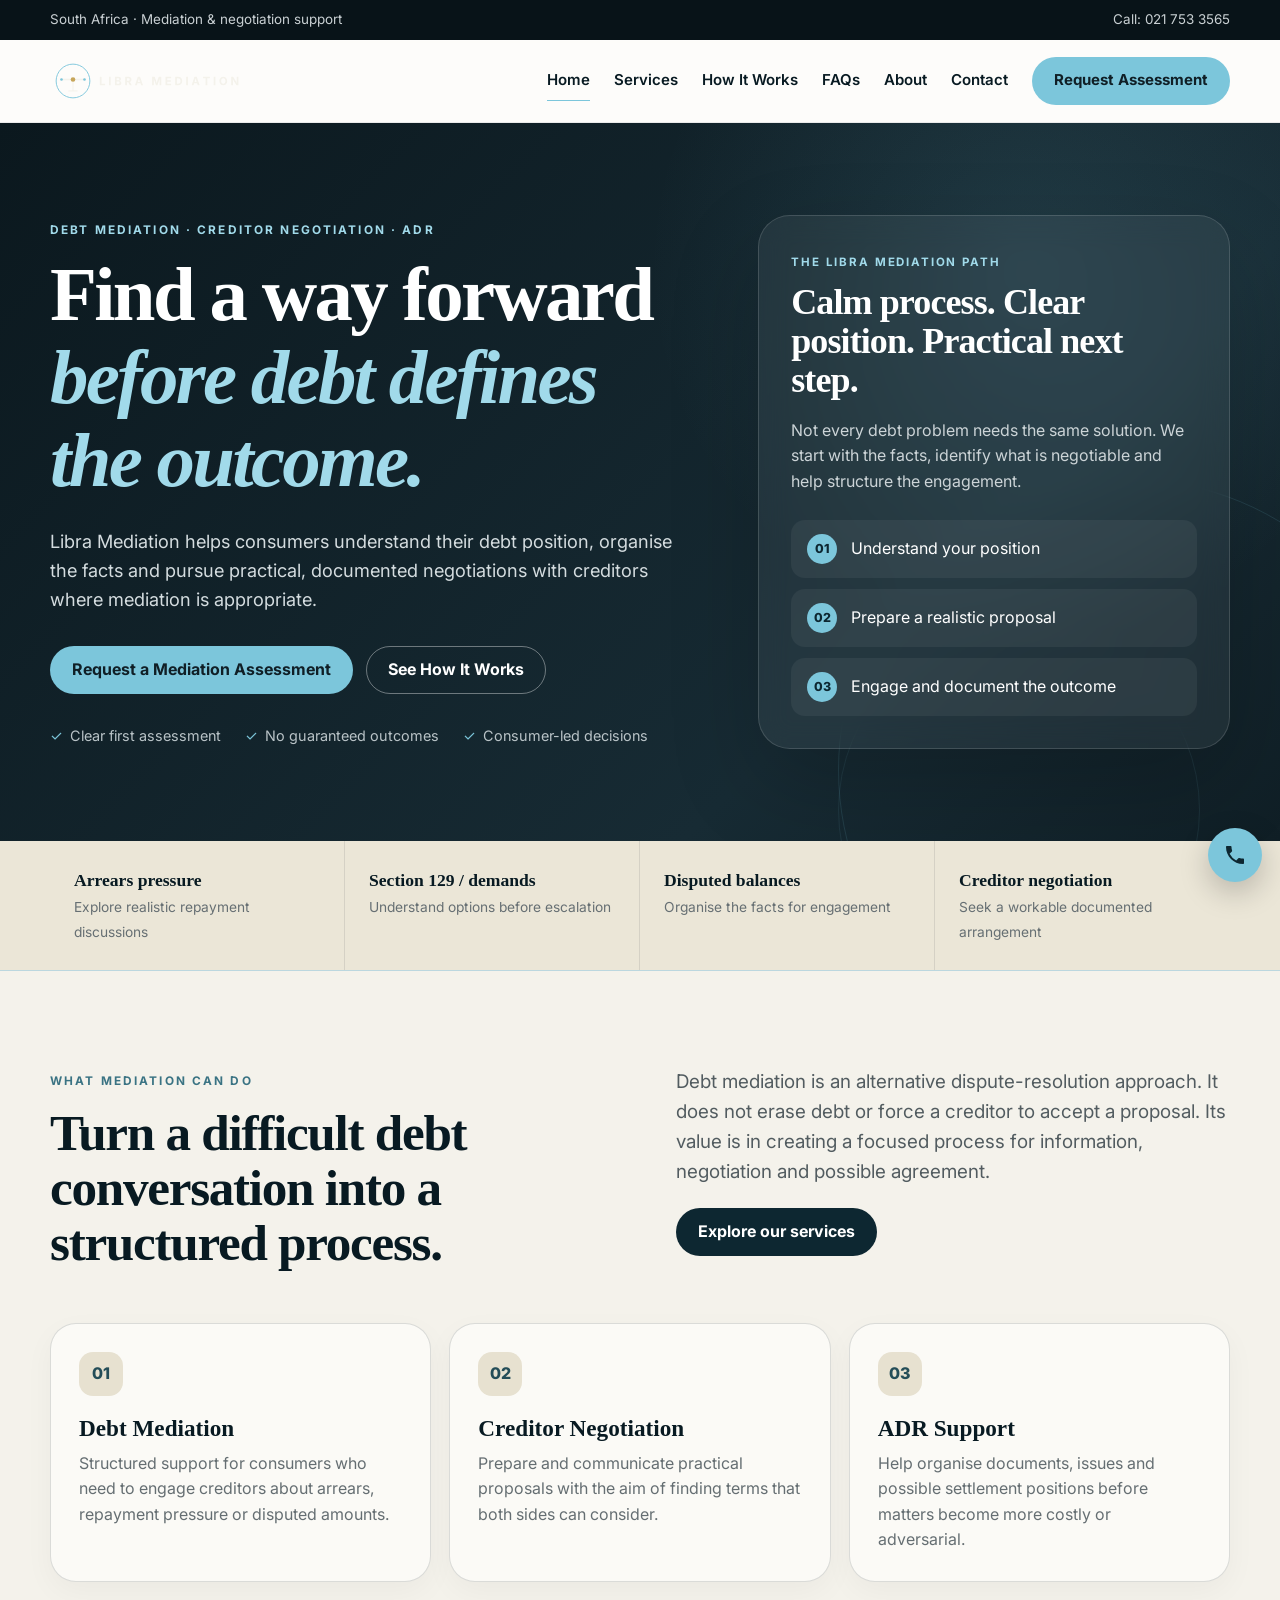
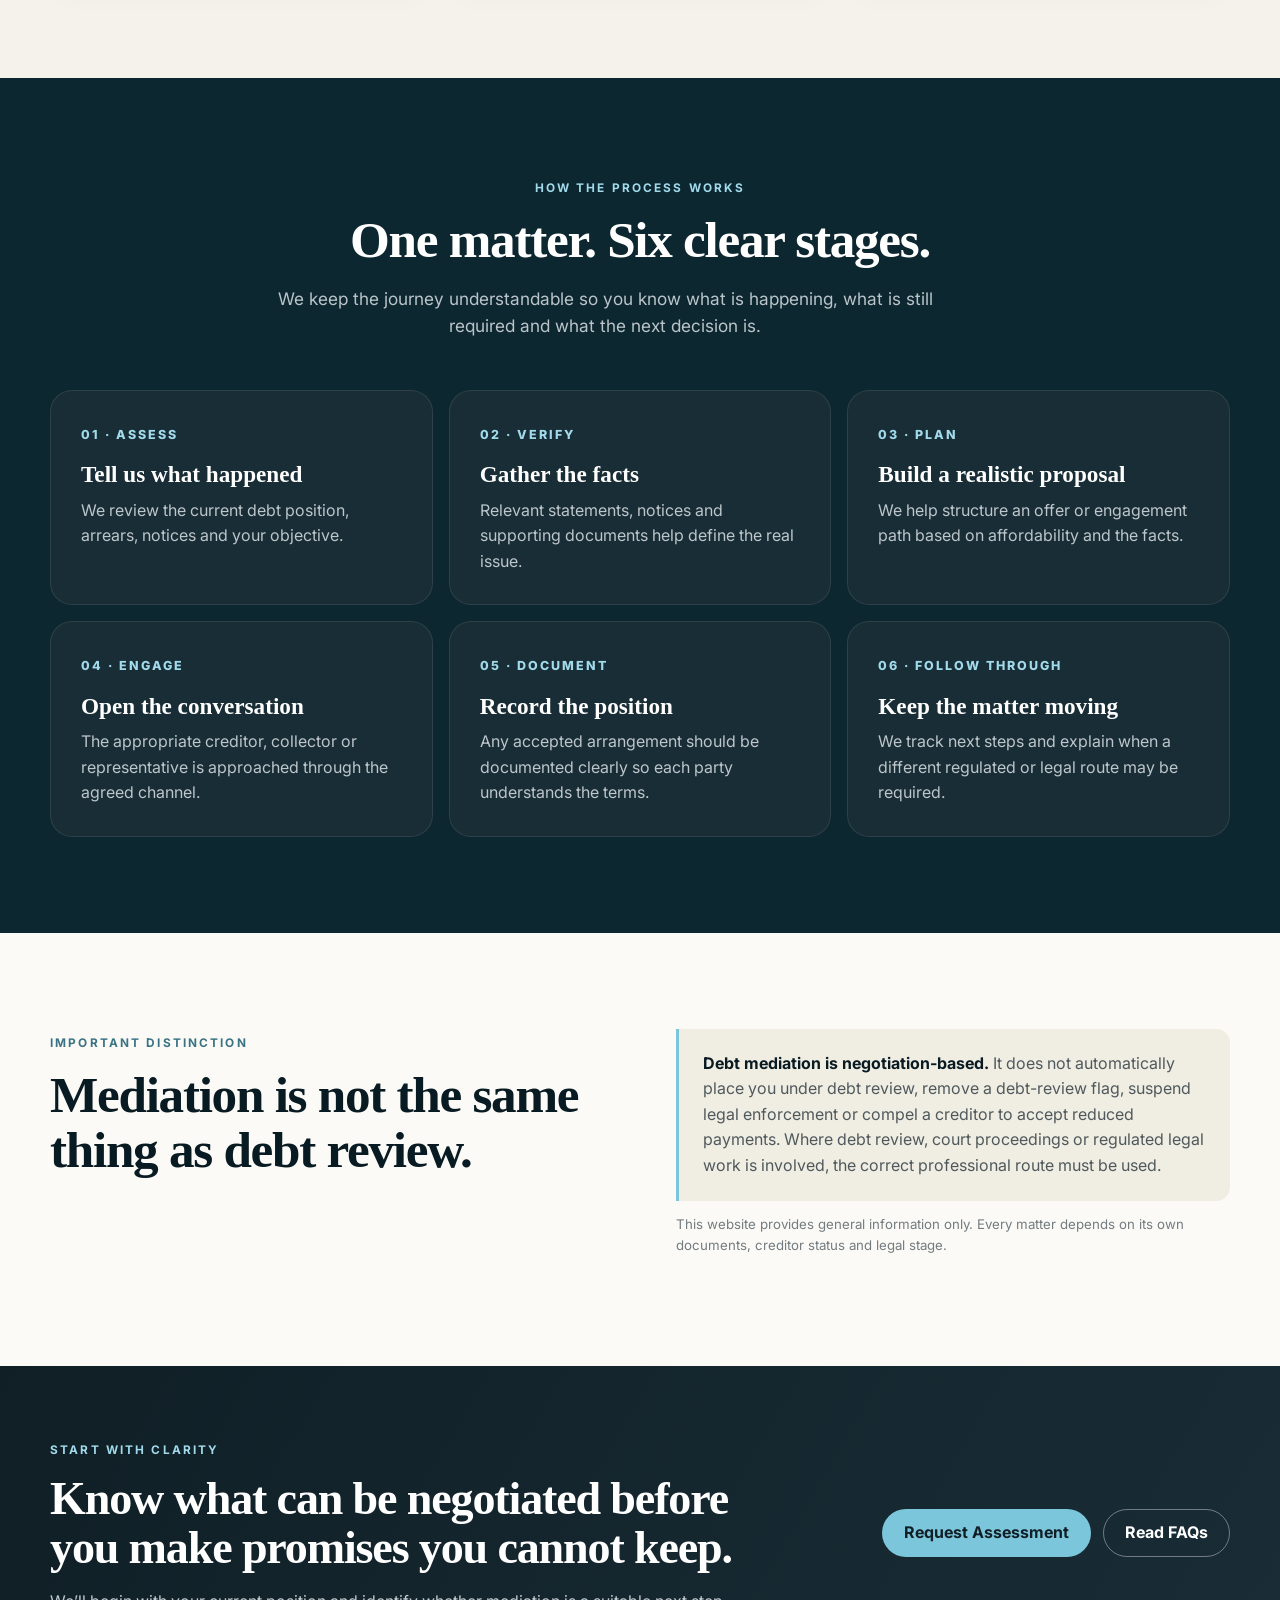
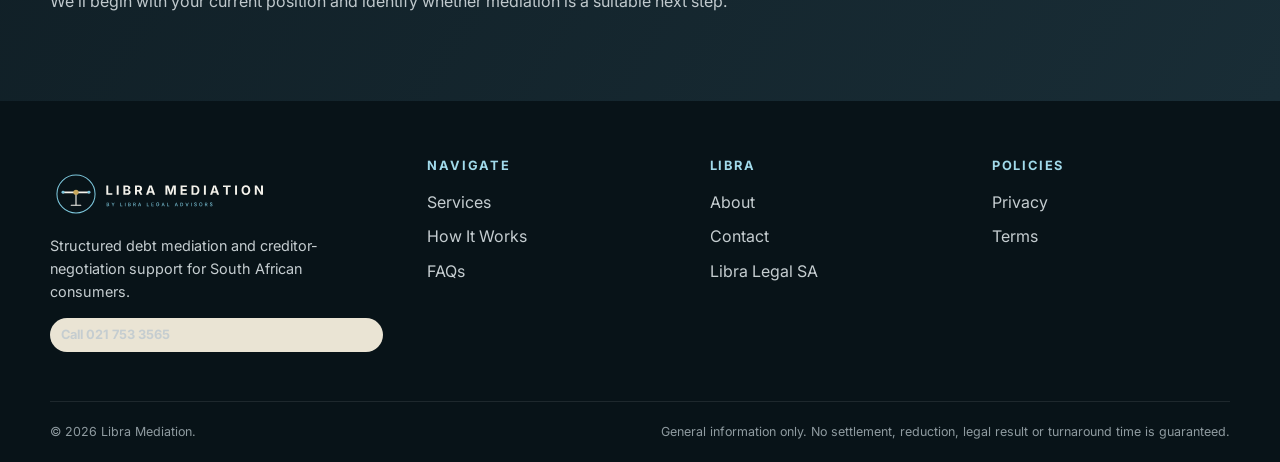
==== commit 9f189d7b: "Add files via upload" ====
--- a/index.html
+++ b/index.html
@@ -1,13 +1,13 @@
 <!doctype html><html lang="en"><head><meta charset="utf-8"><meta name="viewport" content="width=device-width,initial-scale=1"><title>Libra Mediation | Debt Mediation & Negotiation South Africa</title><meta name="description" content="Libra Mediation helps South African consumers explore structured debt mediation, creditor negotiation and alternative dispute resolution options."><link rel="stylesheet" href="/assets/styles.css"><link rel="icon" href="/favicon.svg" type="image/svg+xml"><link rel="icon" href="/favicon.ico" sizes="any"><link rel="apple-touch-icon" href="/apple-touch-icon.png"><meta name="theme-color" content="#081a22"><meta property="og:site_name" content="Libra Mediation"><meta property="og:type" content="website"><meta property="og:image" content="https://mediation.libralegalsa.co.za/og-image.png"><meta name="twitter:card" content="summary_large_image"><link rel="preconnect" href="https://fonts.googleapis.com"><link rel="preconnect" href="https://fonts.gstatic.com" crossorigin><link href="https://fonts.googleapis.com/css2?family=Inter:wght@400;500;600;700;800&display=swap" rel="stylesheet"></head><body>
-<div class="utility"><div class="shell"><span>South Africa · Mediation & negotiation support</span><span>Contact details · TBA</span></div></div>
-<header class="site-header"><div class="shell nav-row"><a class="brand" href="/" aria-label="Libra Mediation home"><svg class="brand-logo" role="img" aria-label="Libra Mediation" xmlns="http://www.w3.org/2000/svg" viewBox="0 0 508 120"><g transform="translate(60,60) scale(1)"><circle r="44" fill="none" stroke="#2a7f95" stroke-width="2.4"/><line x1="-30" y1="-4" x2="30" y2="-4" stroke="#081a22" stroke-width="4" stroke-linecap="round"/><line x1="0" y1="-4" x2="0" y2="26" stroke="#081a22" stroke-width="2.6"/><line x1="-11" y1="26" x2="11" y2="26" stroke="#081a22" stroke-width="2.6" stroke-linecap="round"/><circle cy="-4" r="6" fill="#c7a65a"/><circle cx="-30" cy="-4" r="3.4" fill="#2a7f95"/><circle cx="30" cy="-4" r="3.4" fill="#2a7f95"/></g><path d="M129.9775390625 71.0H143.8642578125V67.2939453125H134.4453125V49.173828125H129.9775390625ZM158.408203125 49.173828125H153.9404296875V71.0H158.408203125ZM169.36328125 71.0H178.5771484375C183.4990234375 71.0 186.0771484375 68.4365234375 186.0771484375 64.9794921875C186.0771484375 61.7421875 183.7626953125 59.80859375 181.3017578125 59.69140625V59.4716796875C183.54296875 58.9736328125 185.2275390625 57.376953125 185.2275390625 54.7841796875C185.2275390625 51.517578125 182.810546875 49.173828125 178.0205078125 49.173828125H169.36328125ZM173.8310546875 67.3232421875V61.4052734375H177.8154296875C180.056640625 61.4052734375 181.4775390625 62.7236328125 181.4775390625 64.5546875C181.4775390625 66.2099609375 180.3203125 67.3232421875 177.6982421875 67.3232421875ZM173.8310546875 58.34375V52.8212890625H177.44921875C179.5439453125 52.8212890625 180.701171875 53.9052734375 180.701171875 55.501953125C180.701171875 57.259765625 179.2802734375 58.34375 177.361328125 58.34375ZM196.2119140625 71.0H200.6796875V63.20703125H204.1953125L208.35546875 71.0H213.306640625L208.6630859375 62.4892578125C211.1533203125 61.419921875 212.5302734375 59.2666015625 212.5302734375 56.2783203125C212.5302734375 51.986328125 209.6884765625 49.173828125 204.72265625 49.173828125H196.2119140625ZM200.6796875 59.5888671875V52.865234375H203.8876953125C206.626953125 52.865234375 207.916015625 54.0810546875 207.916015625 56.2783203125C207.916015625 58.4609375 206.626953125 59.5888671875 203.90234375 59.5888671875ZM221.654296875 71.0H226.5908203125L228.216796875 65.931640625H235.9658203125L237.650390625 71.0H242.6162109375L234.9697265625 49.173828125H229.1103515625ZM229.330078125 62.4306640625 229.9599609375 60.4677734375C230.619140625 58.2705078125 231.263671875 55.677734375 231.99609375 52.6748046875C232.7578125 55.6484375 233.4462890625 58.2265625 234.1494140625 60.4677734375L234.80859375 62.4306640625ZM266.416015625 71.0H270.8544921875V60.7021484375C270.8544921875 59.0615234375 270.7373046875 55.853515625 270.693359375 53.2021484375C271.4697265625 56.1318359375 272.3486328125 59.193359375 272.861328125 60.7021484375L276.5380859375 71.0H280.302734375L283.9208984375 60.7021484375C284.43359375 59.1494140625 285.3564453125 55.970703125 286.0888671875 53.0263671875C286.044921875 55.7802734375 285.927734375 59.0615234375 285.927734375 60.7021484375V71.0H290.4248046875V49.173828125H283.5400390625L280.0537109375 59.193359375C279.6142578125 60.5849609375 278.9404296875 63.5 278.4423828125 65.8583984375C277.9296875 63.4853515625 277.255859375 60.5703125 276.81640625 59.193359375L273.271484375 49.173828125H266.416015625ZM301.365234375 71.0H315.9990234375V67.2939453125H305.8330078125V61.80078125H315.2080078125V58.1533203125H305.8330078125V52.8798828125H315.9697265625V49.173828125H301.365234375ZM334.263671875 71.0C340.8994140625 71.0 344.8984375 66.8984375 344.8984375 60.072265625C344.8984375 53.275390625 340.8994140625 49.173828125 334.3369140625 49.173828125H326.587890625V71.0ZM331.0556640625 67.1474609375V53.0263671875H334.0732421875C338.248046875 53.0263671875 340.4453125 55.1943359375 340.4453125 60.072265625C340.4453125 64.9794921875 338.248046875 67.1474609375 334.0439453125 67.1474609375ZM359.720703125 49.173828125H355.2529296875V71.0H359.720703125ZM369.416015625 71.0H374.3525390625L375.978515625 65.931640625H383.7275390625L385.412109375 71.0H390.3779296875L382.7314453125 49.173828125H376.8720703125ZM377.091796875 62.4306640625 377.7216796875 60.4677734375C378.380859375 58.2705078125 379.025390625 55.677734375 379.7578125 52.6748046875C380.51953125 55.6484375 381.2080078125 58.2265625 381.9111328125 60.4677734375L382.5703125 62.4306640625ZM399.1943359375 52.8798828125H405.8740234375V71.0H410.3564453125V52.8798828125H417.021484375V49.173828125H399.1943359375ZM431.5654296875 49.173828125H427.09765625V71.0H431.5654296875ZM452.1005859375 71.29296875C457.88671875 71.29296875 462.28125 67.2060546875 462.28125 60.1015625C462.28125 52.9677734375 457.88671875 48.880859375 452.1005859375 48.880859375C446.314453125 48.880859375 441.919921875 52.9677734375 441.919921875 60.1015625C441.919921875 67.19140625 446.314453125 71.29296875 452.1005859375 71.29296875ZM452.1005859375 67.3232421875C448.716796875 67.3232421875 446.4609375 64.7744140625 446.4609375 60.1015625C446.4609375 55.4140625 448.716796875 52.8505859375 452.1005859375 52.8505859375C455.484375 52.8505859375 457.740234375 55.3994140625 457.740234375 60.1015625C457.740234375 64.7744140625 455.484375 67.3232421875 452.1005859375 67.3232421875ZM472.6357421875 71.0H477.2060546875V60.9658203125C477.2060546875 59.6767578125 477.07421875 57.3330078125 476.9130859375 54.6962890625C478.2607421875 57.4208984375 479.06640625 59.017578125 480.2822265625 60.98046875L486.5517578125 71.0H491.546875V49.173828125H486.9765625V59.6474609375C486.9765625 61.0830078125 487.09375 63.4267578125 487.2548828125 65.5654296875C486.302734375 63.294921875 485.3798828125 61.6396484375 484.515625 60.21875L477.6162109375 49.173828125H472.6357421875Z" fill="#081a22"/></svg></a><button class="menu-button" aria-label="Toggle navigation" aria-expanded="false"><span></span><span></span><span></span></button><nav class="nav-links"><a class="active" href="/">Home</a><a href="/services">Services</a><a href="/how-it-works">How It Works</a><a href="/faq">FAQs</a><a href="/about">About</a><a href="/contact">Contact</a><a class="button button-gold" href="/contact">Request Assessment</a></nav></div></header>
+<div class="utility"><div class="shell"><span>South Africa · Mediation & negotiation support</span><span>Call: <a href="tel:+27217533565">021 753 3565</a></span></div></div>
+<header class="site-header"><div class="shell nav-row"><a class="brand" href="/" aria-label="Libra Mediation home"><svg class="brand-logo" role="img" aria-label="Libra Mediation" xmlns="http://www.w3.org/2000/svg" viewBox="0 0 508 120"><g transform="translate(60,60) scale(1)"><circle r="44" fill="none" stroke="#7cc6db" stroke-width="2.4"/><line x1="-30" y1="-4" x2="30" y2="-4" stroke="#f4f2eb" stroke-width="4" stroke-linecap="round"/><line x1="0" y1="-4" x2="0" y2="26" stroke="#f4f2eb" stroke-width="2.6"/><line x1="-11" y1="26" x2="11" y2="26" stroke="#f4f2eb" stroke-width="2.6" stroke-linecap="round"/><circle cy="-4" r="6" fill="#c7a65a"/><circle cx="-30" cy="-4" r="3.4" fill="#7cc6db"/><circle cx="30" cy="-4" r="3.4" fill="#7cc6db"/></g><path d="M129.9775390625 71.0H143.8642578125V67.2939453125H134.4453125V49.173828125H129.9775390625ZM158.408203125 49.173828125H153.9404296875V71.0H158.408203125ZM169.36328125 71.0H178.5771484375C183.4990234375 71.0 186.0771484375 68.4365234375 186.0771484375 64.9794921875C186.0771484375 61.7421875 183.7626953125 59.80859375 181.3017578125 59.69140625V59.4716796875C183.54296875 58.9736328125 185.2275390625 57.376953125 185.2275390625 54.7841796875C185.2275390625 51.517578125 182.810546875 49.173828125 178.0205078125 49.173828125H169.36328125ZM173.8310546875 67.3232421875V61.4052734375H177.8154296875C180.056640625 61.4052734375 181.4775390625 62.7236328125 181.4775390625 64.5546875C181.4775390625 66.2099609375 180.3203125 67.3232421875 177.6982421875 67.3232421875ZM173.8310546875 58.34375V52.8212890625H177.44921875C179.5439453125 52.8212890625 180.701171875 53.9052734375 180.701171875 55.501953125C180.701171875 57.259765625 179.2802734375 58.34375 177.361328125 58.34375ZM196.2119140625 71.0H200.6796875V63.20703125H204.1953125L208.35546875 71.0H213.306640625L208.6630859375 62.4892578125C211.1533203125 61.419921875 212.5302734375 59.2666015625 212.5302734375 56.2783203125C212.5302734375 51.986328125 209.6884765625 49.173828125 204.72265625 49.173828125H196.2119140625ZM200.6796875 59.5888671875V52.865234375H203.8876953125C206.626953125 52.865234375 207.916015625 54.0810546875 207.916015625 56.2783203125C207.916015625 58.4609375 206.626953125 59.5888671875 203.90234375 59.5888671875ZM221.654296875 71.0H226.5908203125L228.216796875 65.931640625H235.9658203125L237.650390625 71.0H242.6162109375L234.9697265625 49.173828125H229.1103515625ZM229.330078125 62.4306640625 229.9599609375 60.4677734375C230.619140625 58.2705078125 231.263671875 55.677734375 231.99609375 52.6748046875C232.7578125 55.6484375 233.4462890625 58.2265625 234.1494140625 60.4677734375L234.80859375 62.4306640625ZM266.416015625 71.0H270.8544921875V60.7021484375C270.8544921875 59.0615234375 270.7373046875 55.853515625 270.693359375 53.2021484375C271.4697265625 56.1318359375 272.3486328125 59.193359375 272.861328125 60.7021484375L276.5380859375 71.0H280.302734375L283.9208984375 60.7021484375C284.43359375 59.1494140625 285.3564453125 55.970703125 286.0888671875 53.0263671875C286.044921875 55.7802734375 285.927734375 59.0615234375 285.927734375 60.7021484375V71.0H290.4248046875V49.173828125H283.5400390625L280.0537109375 59.193359375C279.6142578125 60.5849609375 278.9404296875 63.5 278.4423828125 65.8583984375C277.9296875 63.4853515625 277.255859375 60.5703125 276.81640625 59.193359375L273.271484375 49.173828125H266.416015625ZM301.365234375 71.0H315.9990234375V67.2939453125H305.8330078125V61.80078125H315.2080078125V58.1533203125H305.8330078125V52.8798828125H315.9697265625V49.173828125H301.365234375ZM334.263671875 71.0C340.8994140625 71.0 344.8984375 66.8984375 344.8984375 60.072265625C344.8984375 53.275390625 340.8994140625 49.173828125 334.3369140625 49.173828125H326.587890625V71.0ZM331.0556640625 67.1474609375V53.0263671875H334.0732421875C338.248046875 53.0263671875 340.4453125 55.1943359375 340.4453125 60.072265625C340.4453125 64.9794921875 338.248046875 67.1474609375 334.0439453125 67.1474609375ZM359.720703125 49.173828125H355.2529296875V71.0H359.720703125ZM369.416015625 71.0H374.3525390625L375.978515625 65.931640625H383.7275390625L385.412109375 71.0H390.3779296875L382.7314453125 49.173828125H376.8720703125ZM377.091796875 62.4306640625 377.7216796875 60.4677734375C378.380859375 58.2705078125 379.025390625 55.677734375 379.7578125 52.6748046875C380.51953125 55.6484375 381.2080078125 58.2265625 381.9111328125 60.4677734375L382.5703125 62.4306640625ZM399.1943359375 52.8798828125H405.8740234375V71.0H410.3564453125V52.8798828125H417.021484375V49.173828125H399.1943359375ZM431.5654296875 49.173828125H427.09765625V71.0H431.5654296875ZM452.1005859375 71.29296875C457.88671875 71.29296875 462.28125 67.2060546875 462.28125 60.1015625C462.28125 52.9677734375 457.88671875 48.880859375 452.1005859375 48.880859375C446.314453125 48.880859375 441.919921875 52.9677734375 441.919921875 60.1015625C441.919921875 67.19140625 446.314453125 71.29296875 452.1005859375 71.29296875ZM452.1005859375 67.3232421875C448.716796875 67.3232421875 446.4609375 64.7744140625 446.4609375 60.1015625C446.4609375 55.4140625 448.716796875 52.8505859375 452.1005859375 52.8505859375C455.484375 52.8505859375 457.740234375 55.3994140625 457.740234375 60.1015625C457.740234375 64.7744140625 455.484375 67.3232421875 452.1005859375 67.3232421875ZM472.6357421875 71.0H477.2060546875V60.9658203125C477.2060546875 59.6767578125 477.07421875 57.3330078125 476.9130859375 54.6962890625C478.2607421875 57.4208984375 479.06640625 59.017578125 480.2822265625 60.98046875L486.5517578125 71.0H491.546875V49.173828125H486.9765625V59.6474609375C486.9765625 61.0830078125 487.09375 63.4267578125 487.2548828125 65.5654296875C486.302734375 63.294921875 485.3798828125 61.6396484375 484.515625 60.21875L477.6162109375 49.173828125H472.6357421875Z" fill="#f4f2eb"/></svg></a><button class="menu-button" aria-label="Toggle navigation" aria-expanded="false"><span></span><span></span><span></span></button><nav class="nav-links"><a class="active" href="/">Home</a><a href="/services">Services</a><a href="/how-it-works">How It Works</a><a href="/faq">FAQs</a><a href="/about">About</a><a href="/contact">Contact</a><a class="button button-gold" href="/assessment">Request Assessment</a></nav></div></header>
 <main>
-<section class="hero"><div class="shell hero-grid"><div><span class="eyebrow light">Debt mediation · creditor negotiation · ADR</span><h1>Find a way forward <em>before debt defines the outcome.</em></h1><p class="hero-lead">Libra Mediation helps consumers understand their debt position, organise the facts and pursue practical, documented negotiations with creditors where mediation is appropriate.</p><div class="hero-actions"><a class="button button-gold" href="/contact">Request a Mediation Assessment</a><a class="button button-outline" href="/how-it-works">See How It Works</a></div><div class="trust-row"><span>Clear first assessment</span><span>No guaranteed outcomes</span><span>Consumer-led decisions</span></div></div><aside class="hero-card"><span class="mini">THE LIBRA MEDIATION PATH</span><h2>Calm process. Clear position. Practical next step.</h2><p>Not every debt problem needs the same solution. We start with the facts, identify what is negotiable and help structure the engagement.</p><div class="path-list"><div class="path-item"><span class="path-num">01</span><span>Understand your position</span></div><div class="path-item"><span class="path-num">02</span><span>Prepare a realistic proposal</span></div><div class="path-item"><span class="path-num">03</span><span>Engage and document the outcome</span></div></div></aside></div></section>
+<section class="hero"><div class="shell hero-grid"><div><span class="eyebrow light">Debt mediation · creditor negotiation · ADR</span><h1>Find a way forward <em>before debt defines the outcome.</em></h1><p class="hero-lead">Libra Mediation helps consumers understand their debt position, organise the facts and pursue practical, documented negotiations with creditors where mediation is appropriate.</p><div class="hero-actions"><a class="button button-gold" href="/assessment">Request a Mediation Assessment</a><a class="button button-outline" href="/how-it-works">See How It Works</a></div><div class="trust-row"><span>Clear first assessment</span><span>No guaranteed outcomes</span><span>Consumer-led decisions</span></div></div><aside class="hero-card"><span class="mini">THE LIBRA MEDIATION PATH</span><h2>Calm process. Clear position. Practical next step.</h2><p>Not every debt problem needs the same solution. We start with the facts, identify what is negotiable and help structure the engagement.</p><div class="path-list"><div class="path-item"><span class="path-num">01</span><span>Understand your position</span></div><div class="path-item"><span class="path-num">02</span><span>Prepare a realistic proposal</span></div><div class="path-item"><span class="path-num">03</span><span>Engage and document the outcome</span></div></div></aside></div></section>
 <section class="signal-strip"><div class="shell signal-grid"><div><strong>Arrears pressure</strong><span>Explore realistic repayment discussions</span></div><div><strong>Section 129 / demands</strong><span>Understand options before escalation</span></div><div><strong>Disputed balances</strong><span>Organise the facts for engagement</span></div><div><strong>Creditor negotiation</strong><span>Seek a workable documented arrangement</span></div></div></section>
 <section class="section ivory"><div class="shell split"><div><span class="eyebrow">What mediation can do</span><h2>Turn a difficult debt conversation into a structured process.</h2></div><div><p class="big-copy">Debt mediation is an alternative dispute-resolution approach. It does not erase debt or force a creditor to accept a proposal. Its value is in creating a focused process for information, negotiation and possible agreement.</p><a class="button button-dark" href="/services">Explore our services</a></div></div><div class="shell cards" style="margin-top:52px"><article class="card"><div class="icon">01</div><h3>Debt Mediation</h3><p>Structured support for consumers who need to engage creditors about arrears, repayment pressure or disputed amounts.</p></article><article class="card"><div class="icon">02</div><h3>Creditor Negotiation</h3><p>Prepare and communicate practical proposals with the aim of finding terms that both sides can consider.</p></article><article class="card"><div class="icon">03</div><h3>ADR Support</h3><p>Help organise documents, issues and possible settlement positions before matters become more costly or adversarial.</p></article></div></section>
 <section class="section deep"><div class="shell section-head center"><span class="eyebrow light">How the process works</span><h2>One matter. Six clear stages.</h2><p>We keep the journey understandable so you know what is happening, what is still required and what the next decision is.</p></div><div class="shell process-grid"><article class="process-step"><span class="number">01 · ASSESS</span><h3>Tell us what happened</h3><p>We review the current debt position, arrears, notices and your objective.</p></article><article class="process-step"><span class="number">02 · VERIFY</span><h3>Gather the facts</h3><p>Relevant statements, notices and supporting documents help define the real issue.</p></article><article class="process-step"><span class="number">03 · PLAN</span><h3>Build a realistic proposal</h3><p>We help structure an offer or engagement path based on affordability and the facts.</p></article><article class="process-step"><span class="number">04 · ENGAGE</span><h3>Open the conversation</h3><p>The appropriate creditor, collector or representative is approached through the agreed channel.</p></article><article class="process-step"><span class="number">05 · DOCUMENT</span><h3>Record the position</h3><p>Any accepted arrangement should be documented clearly so each party understands the terms.</p></article><article class="process-step"><span class="number">06 · FOLLOW THROUGH</span><h3>Keep the matter moving</h3><p>We track next steps and explain when a different regulated or legal route may be required.</p></article></div></section>
 <section class="section"><div class="shell split"><div><span class="eyebrow">Important distinction</span><h2>Mediation is not the same thing as debt review.</h2></div><div><div class="notice"><strong>Debt mediation is negotiation-based.</strong> It does not automatically place you under debt review, remove a debt-review flag, suspend legal enforcement or compel a creditor to accept reduced payments. Where debt review, court proceedings or regulated legal work is involved, the correct professional route must be used.</div><p class="small-note">This website provides general information only. Every matter depends on its own documents, creditor status and legal stage.</p></div></div></section>
-<section class="cta-band"><div class="shell cta-grid"><div><span class="eyebrow light">Start with clarity</span><h2>Know what can be negotiated before you make promises you cannot keep.</h2><p>We’ll begin with your current position and identify whether mediation is a suitable next step.</p></div><div class="cta-actions"><a class="button button-gold" href="/contact">Request Assessment</a><a class="button button-outline" href="/faq">Read FAQs</a></div></div></section>
+<section class="cta-band"><div class="shell cta-grid"><div><span class="eyebrow light">Start with clarity</span><h2>Know what can be negotiated before you make promises you cannot keep.</h2><p>We’ll begin with your current position and identify whether mediation is a suitable next step.</p></div><div class="cta-actions"><a class="button button-gold" href="/assessment">Request Assessment</a><a class="button button-outline" href="/faq">Read FAQs</a></div></div></section>
 </main>
-<footer class="site-footer"><div class="shell footer-grid"><div><a class="brand" href="/"><svg class="brand-logo brand-logo-endorsed" role="img" aria-label="Libra Mediation by libra legal advisors" xmlns="http://www.w3.org/2000/svg" viewBox="0 0 508 120"><g transform="translate(60,60) scale(1)"><circle r="44" fill="none" stroke="#7cc6db" stroke-width="2.4"/><line x1="-30" y1="-4" x2="30" y2="-4" stroke="#f4f2eb" stroke-width="4" stroke-linecap="round"/><line x1="0" y1="-4" x2="0" y2="26" stroke="#f4f2eb" stroke-width="2.6"/><line x1="-11" y1="26" x2="11" y2="26" stroke="#f4f2eb" stroke-width="2.6" stroke-linecap="round"/><circle cy="-4" r="6" fill="#c7a65a"/><circle cx="-30" cy="-4" r="3.4" fill="#7cc6db"/><circle cx="30" cy="-4" r="3.4" fill="#7cc6db"/></g><path d="M129.9775390625 62.0H143.8642578125V58.2939453125H134.4453125V40.173828125H129.9775390625ZM158.408203125 40.173828125H153.9404296875V62.0H158.408203125ZM169.36328125 62.0H178.5771484375C183.4990234375 62.0 186.0771484375 59.4365234375 186.0771484375 55.9794921875C186.0771484375 52.7421875 183.7626953125 50.80859375 181.3017578125 50.69140625V50.4716796875C183.54296875 49.9736328125 185.2275390625 48.376953125 185.2275390625 45.7841796875C185.2275390625 42.517578125 182.810546875 40.173828125 178.0205078125 40.173828125H169.36328125ZM173.8310546875 58.3232421875V52.4052734375H177.8154296875C180.056640625 52.4052734375 181.4775390625 53.7236328125 181.4775390625 55.5546875C181.4775390625 57.2099609375 180.3203125 58.3232421875 177.6982421875 58.3232421875ZM173.8310546875 49.34375V43.8212890625H177.44921875C179.5439453125 43.8212890625 180.701171875 44.9052734375 180.701171875 46.501953125C180.701171875 48.259765625 179.2802734375 49.34375 177.361328125 49.34375ZM196.2119140625 62.0H200.6796875V54.20703125H204.1953125L208.35546875 62.0H213.306640625L208.6630859375 53.4892578125C211.1533203125 52.419921875 212.5302734375 50.2666015625 212.5302734375 47.2783203125C212.5302734375 42.986328125 209.6884765625 40.173828125 204.72265625 40.173828125H196.2119140625ZM200.6796875 50.5888671875V43.865234375H203.8876953125C206.626953125 43.865234375 207.916015625 45.0810546875 207.916015625 47.2783203125C207.916015625 49.4609375 206.626953125 50.5888671875 203.90234375 50.5888671875ZM221.654296875 62.0H226.5908203125L228.216796875 56.931640625H235.9658203125L237.650390625 62.0H242.6162109375L234.9697265625 40.173828125H229.1103515625ZM229.330078125 53.4306640625 229.9599609375 51.4677734375C230.619140625 49.2705078125 231.263671875 46.677734375 231.99609375 43.6748046875C232.7578125 46.6484375 233.4462890625 49.2265625 234.1494140625 51.4677734375L234.80859375 53.4306640625ZM266.416015625 62.0H270.8544921875V51.7021484375C270.8544921875 50.0615234375 270.7373046875 46.853515625 270.693359375 44.2021484375C271.4697265625 47.1318359375 272.3486328125 50.193359375 272.861328125 51.7021484375L276.5380859375 62.0H280.302734375L283.9208984375 51.7021484375C284.43359375 50.1494140625 285.3564453125 46.970703125 286.0888671875 44.0263671875C286.044921875 46.7802734375 285.927734375 50.0615234375 285.927734375 51.7021484375V62.0H290.4248046875V40.173828125H283.5400390625L280.0537109375 50.193359375C279.6142578125 51.5849609375 278.9404296875 54.5 278.4423828125 56.8583984375C277.9296875 54.4853515625 277.255859375 51.5703125 276.81640625 50.193359375L273.271484375 40.173828125H266.416015625ZM301.365234375 62.0H315.9990234375V58.2939453125H305.8330078125V52.80078125H315.2080078125V49.1533203125H305.8330078125V43.8798828125H315.9697265625V40.173828125H301.365234375ZM334.263671875 62.0C340.8994140625 62.0 344.8984375 57.8984375 344.8984375 51.072265625C344.8984375 44.275390625 340.8994140625 40.173828125 334.3369140625 40.173828125H326.587890625V62.0ZM331.0556640625 58.1474609375V44.0263671875H334.0732421875C338.248046875 44.0263671875 340.4453125 46.1943359375 340.4453125 51.072265625C340.4453125 55.9794921875 338.248046875 58.1474609375 334.0439453125 58.1474609375ZM359.720703125 40.173828125H355.2529296875V62.0H359.720703125ZM369.416015625 62.0H374.3525390625L375.978515625 56.931640625H383.7275390625L385.412109375 62.0H390.3779296875L382.7314453125 40.173828125H376.8720703125ZM377.091796875 53.4306640625 377.7216796875 51.4677734375C378.380859375 49.2705078125 379.025390625 46.677734375 379.7578125 43.6748046875C380.51953125 46.6484375 381.2080078125 49.2265625 381.9111328125 51.4677734375L382.5703125 53.4306640625ZM399.1943359375 43.8798828125H405.8740234375V62.0H410.3564453125V43.8798828125H417.021484375V40.173828125H399.1943359375ZM431.5654296875 40.173828125H427.09765625V62.0H431.5654296875ZM452.1005859375 62.29296875C457.88671875 62.29296875 462.28125 58.2060546875 462.28125 51.1015625C462.28125 43.9677734375 457.88671875 39.880859375 452.1005859375 39.880859375C446.314453125 39.880859375 441.919921875 43.9677734375 441.919921875 51.1015625C441.919921875 58.19140625 446.314453125 62.29296875 452.1005859375 62.29296875ZM452.1005859375 58.3232421875C448.716796875 58.3232421875 446.4609375 55.7744140625 446.4609375 51.1015625C446.4609375 46.4140625 448.716796875 43.8505859375 452.1005859375 43.8505859375C455.484375 43.8505859375 457.740234375 46.3994140625 457.740234375 51.1015625C457.740234375 55.7744140625 455.484375 58.3232421875 452.1005859375 58.3232421875ZM472.6357421875 62.0H477.2060546875V51.9658203125C477.2060546875 50.6767578125 477.07421875 48.3330078125 476.9130859375 45.6962890625C478.2607421875 48.4208984375 479.06640625 50.017578125 480.2822265625 51.98046875L486.5517578125 62.0H491.546875V40.173828125H486.9765625V50.6474609375C486.9765625 52.0830078125 487.09375 54.4267578125 487.2548828125 56.5654296875C486.302734375 54.294921875 485.3798828125 52.6396484375 484.515625 51.21875L477.6162109375 40.173828125H472.6357421875Z" fill="#f4f2eb"/><path d="M130.88623046875 88.0H133.9638671875C135.822265625 88.0 136.66552734375 87.07080078125 136.66552734375 85.8408203125C136.66552734375 84.61083984375 135.80078125 83.91259765625 135.00048828125 83.86962890625V83.7890625C135.74169921875 83.6064453125 136.35400390625 83.09619140625 136.35400390625 82.09716796875C136.35400390625 80.91552734375 135.5322265625 79.9970703125 133.8349609375 79.9970703125H130.88623046875ZM132.11083984375 86.947265625V84.40673828125H133.888671875C134.8447265625 84.40673828125 135.45166015625 85.0244140625 135.45166015625 85.78173828125C135.45166015625 86.44775390625 134.98974609375 86.947265625 133.84033203125 86.947265625ZM132.11083984375 83.46142578125V81.04443359375H133.7490234375C134.69970703125 81.04443359375 135.15087890625 81.5439453125 135.15087890625 82.19921875C135.15087890625 82.96728515625 134.52783203125 83.46142578125 133.716796875 83.46142578125ZM144.94677734375 88.0H146.17138671875V84.81494140625L149.109375 79.9970703125H147.68603515625L146.1982421875 82.54833984375C145.9619140625 82.951171875 145.7685546875 83.31103515625 145.56982421875 83.79443359375C145.37109375 83.32177734375 145.177734375 82.96728515625 144.9306640625 82.54833984375L143.4267578125 79.9970703125H141.998046875L144.94677734375 84.81494140625ZM162.2021484375 88.0H167.05224609375V86.947265625H163.4267578125V79.9970703125H162.2021484375ZM174.146484375 79.9970703125H172.921875V88.0H174.146484375ZM180.4189453125 88.0H183.49658203125C185.35498046875 88.0 186.1982421875 87.07080078125 186.1982421875 85.8408203125C186.1982421875 84.61083984375 185.33349609375 83.91259765625 184.533203125 83.86962890625V83.7890625C185.2744140625 83.6064453125 185.88671875 83.09619140625 185.88671875 82.09716796875C185.88671875 80.91552734375 185.06494140625 79.9970703125 183.36767578125 79.9970703125H180.4189453125ZM181.6435546875 86.947265625V84.40673828125H183.42138671875C184.37744140625 84.40673828125 184.984375 85.0244140625 184.984375 85.78173828125C184.984375 86.44775390625 184.5224609375 86.947265625 183.373046875 86.947265625ZM181.6435546875 83.46142578125V81.04443359375H183.28173828125C184.232421875 81.04443359375 184.68359375 81.5439453125 184.68359375 82.19921875C184.68359375 82.96728515625 184.060546875 83.46142578125 183.24951171875 83.46142578125ZM192.14306640625 88.0H193.36767578125V84.97607421875H195.00048828125C195.02197265625 84.97607421875 195.048828125 84.97607421875 195.0703125 84.97607421875L196.6923828125 88.0H198.08349609375L196.32177734375 84.7666015625C197.2939453125 84.4013671875 197.78271484375 83.5849609375 197.78271484375 82.5107421875C197.78271484375 81.03369140625 196.8642578125 79.9970703125 195.01123046875 79.9970703125H192.14306640625ZM193.36767578125 83.9287109375V81.04443359375H194.87158203125C196.05322265625 81.04443359375 196.5419921875 81.6083984375 196.5419921875 82.5107421875C196.5419921875 83.40771484375 196.05322265625 83.9287109375 194.88232421875 83.9287109375ZM203.158203125 88.0H204.48486328125L205.19921875 85.88916015625H208.3466796875L209.08251953125 88.0H210.4091796875L207.5087890625 79.9970703125H206.0048828125ZM205.54833984375 84.86865234375 205.994140625 83.54736328125C206.19287109375 82.93505859375 206.43994140625 82.1025390625 206.75146484375 80.95849609375C207.068359375 82.091796875 207.31005859375 82.908203125 207.52490234375 83.54736328125L207.98681640625 84.86865234375ZM223.501953125 88.0H228.35205078125V86.947265625H224.7265625V79.9970703125H223.501953125ZM234.2216796875 88.0H239.2919921875V86.947265625H235.4462890625V84.48193359375H238.9912109375V83.4345703125H235.4462890625V81.0498046875H239.259765625V79.9970703125H234.2216796875ZM248.71728515625 88.107421875C250.65625 88.107421875 252.05810546875 86.83984375 252.05810546875 84.81494140625V83.896484375H248.89990234375V84.90625H250.8603515625C250.83349609375 86.1845703125 249.990234375 86.990234375 248.72265625 86.990234375C247.31005859375 86.990234375 246.28955078125 85.9267578125 246.28955078125 83.99853515625C246.28955078125 82.06494140625 247.326171875 81.0068359375 248.67431640625 81.0068359375C249.72705078125 81.0068359375 250.44140625 81.59228515625 250.7314453125 82.52685546875H251.98828125C251.7197265625 80.96923828125 250.3876953125 79.8896484375 248.66357421875 79.8896484375C246.59033203125 79.8896484375 245.07568359375 81.447265625 245.07568359375 84.00390625C245.07568359375 86.53369140625 246.5419921875 88.107421875 248.71728515625 88.107421875ZM257.4658203125 88.0H258.79248046875L259.5068359375 85.88916015625H262.654296875L263.39013671875 88.0H264.716796875L261.81640625 79.9970703125H260.3125ZM259.85595703125 84.86865234375 260.3017578125 83.54736328125C260.50048828125 82.93505859375 260.74755859375 82.1025390625 261.05908203125 80.95849609375C261.3759765625 82.091796875 261.61767578125 82.908203125 261.83251953125 83.54736328125L262.29443359375 84.86865234375ZM270.376953125 88.0H275.22705078125V86.947265625H271.6015625V79.9970703125H270.376953125ZM287.9169921875 88.0H289.24365234375L289.9580078125 85.88916015625H293.10546875L293.84130859375 88.0H295.16796875L292.267578125 79.9970703125H290.763671875ZM290.30712890625 84.86865234375 290.7529296875 83.54736328125C290.95166015625 82.93505859375 291.19873046875 82.1025390625 291.51025390625 80.95849609375C291.8271484375 82.091796875 292.06884765625 82.908203125 292.28369140625 83.54736328125L292.74560546875 84.86865234375ZM303.43310546875 88.0C305.8662109375 88.0 307.27880859375 86.49072265625 307.27880859375 83.98779296875C307.27880859375 81.5009765625 305.8662109375 79.9970703125 303.50830078125 79.9970703125H300.828125V88.0ZM302.052734375 86.92578125V81.0712890625H303.427734375C305.17333984375 81.0712890625 306.07568359375 82.10791015625 306.07568359375 83.98779296875C306.07568359375 85.8837890625 305.17333984375 86.92578125 303.36328125 86.92578125ZM315.54931640625 88.0H317.0478515625L319.9052734375 79.9970703125H318.57861328125L317.06396484375 84.44970703125C316.865234375 85.056640625 316.6181640625 85.87841796875 316.306640625 87.01708984375C315.98974609375 85.89990234375 315.7373046875 85.056640625 315.533203125 84.44970703125L313.9755859375 79.9970703125H312.654296875ZM326.7900390625 79.9970703125H325.5654296875V88.0H326.7900390625ZM335.748046875 88.13427734375C337.6279296875 88.13427734375 338.712890625 87.14599609375 338.712890625 85.787109375C338.712890625 84.34228515625 337.42919921875 83.79443359375 336.40869140625 83.53125L335.6298828125 83.3271484375C335.017578125 83.166015625 334.1904296875 82.88134765625 334.1904296875 82.1240234375C334.1904296875 81.447265625 334.802734375 80.953125 335.77490234375 80.953125C336.6826171875 80.953125 337.33251953125 81.3720703125 337.4130859375 82.1025390625H338.60546875C338.56787109375 80.82958984375 337.4453125 79.8896484375 335.8017578125 79.8896484375C334.1904296875 79.8896484375 332.9658203125 80.80810546875 332.9658203125 82.19384765625C332.9658203125 83.28955078125 333.7392578125 83.9609375 335.0498046875 84.31005859375L335.984375 84.56787109375C336.84375 84.798828125 337.50439453125 85.07275390625 337.50439453125 85.77099609375C337.50439453125 86.54443359375 336.7578125 87.06005859375 335.74267578125 87.06005859375C334.81884765625 87.06005859375 334.04541015625 86.65185546875 333.9755859375 85.7763671875H332.74560546875C332.82080078125 87.2373046875 333.94873046875 88.13427734375 335.748046875 88.13427734375ZM348.00390625 88.107421875C350.0771484375 88.107421875 351.60791015625 86.560546875 351.60791015625 84.00390625C351.60791015625 81.4365234375 350.0771484375 79.8896484375 348.00390625 79.8896484375C345.92529296875 79.8896484375 344.38916015625 81.4365234375 344.38916015625 84.00390625C344.38916015625 86.560546875 345.92529296875 88.107421875 348.00390625 88.107421875ZM348.00390625 86.990234375C346.62890625 86.990234375 345.60302734375 85.9375 345.60302734375 84.00390625C345.60302734375 82.06494140625 346.62890625 81.0068359375 348.00390625 81.0068359375C349.3681640625 81.0068359375 350.39404296875 82.0595703125 350.39404296875 84.00390625C350.39404296875 85.9375 349.3681640625 86.990234375 348.00390625 86.990234375ZM357.60107421875 88.0H358.82568359375V84.97607421875H360.45849609375C360.47998046875 84.97607421875 360.5068359375 84.97607421875 360.5283203125 84.97607421875L362.150390625 88.0H363.54150390625L361.77978515625 84.7666015625C362.751953125 84.4013671875 363.24072265625 83.5849609375 363.24072265625 82.5107421875C363.24072265625 81.03369140625 362.322265625 79.9970703125 360.46923828125 79.9970703125H357.60107421875ZM358.82568359375 83.9287109375V81.04443359375H360.32958984375C361.51123046875 81.04443359375 362.0 81.6083984375 362.0 82.5107421875C362.0 83.40771484375 361.51123046875 83.9287109375 360.34033203125 83.9287109375ZM371.9140625 88.13427734375C373.7939453125 88.13427734375 374.87890625 87.14599609375 374.87890625 85.787109375C374.87890625 84.34228515625 373.59521484375 83.79443359375 372.57470703125 83.53125L371.7958984375 83.3271484375C371.18359375 83.166015625 370.3564453125 82.88134765625 370.3564453125 82.1240234375C370.3564453125 81.447265625 370.96875 80.953125 371.94091796875 80.953125C372.8486328125 80.953125 373.49853515625 81.3720703125 373.5791015625 82.1025390625H374.771484375C374.73388671875 80.82958984375 373.611328125 79.8896484375 371.9677734375 79.8896484375C370.3564453125 79.8896484375 369.1318359375 80.80810546875 369.1318359375 82.19384765625C369.1318359375 83.28955078125 369.9052734375 83.9609375 371.2158203125 84.31005859375L372.150390625 84.56787109375C373.009765625 84.798828125 373.67041015625 85.07275390625 373.67041015625 85.77099609375C373.67041015625 86.54443359375 372.923828125 87.06005859375 371.90869140625 87.06005859375C370.98486328125 87.06005859375 370.21142578125 86.65185546875 370.1416015625 85.7763671875H368.91162109375C368.98681640625 87.2373046875 370.11474609375 88.13427734375 371.9140625 88.13427734375Z" fill="#7cc6db"/></svg></a><p class="footer-intro">Structured debt mediation and creditor-negotiation support for South African consumers.</p><span class="pill">Contact details TBA</span></div><div><h3>Navigate</h3><a href="/services">Services</a><a href="/how-it-works">How It Works</a><a href="/faq">FAQs</a></div><div><h3>Libra</h3><a href="/about">About</a><a href="/contact">Contact</a><a href="https://libralegalsa.co.za">Libra Legal SA</a></div><div><h3>Policies</h3><a href="/privacy">Privacy</a><a href="/terms">Terms</a></div></div><div class="shell footer-bottom"><p>© <span data-year></span> Libra Mediation.</p><p>General information only. No settlement, reduction, legal result or turnaround time is guaranteed.</p></div></footer>
-<div class="float-actions"><a class="float-action whatsapp" data-whatsapp aria-label="WhatsApp Libra Mediation"><svg viewBox="0 0 24 24" fill="currentColor"><path d="M20.5 3.5A11.7 11.7 0 0 0 12.1 0C5.6 0 .3 5.3.3 11.8c0 2.1.5 4.1 1.6 5.9L.2 24l6.5-1.7c1.7.9 3.5 1.4 5.4 1.4h.1c6.5 0 11.8-5.3 11.8-11.8 0-3.2-1.2-6.1-3.5-8.4Zm-8.4 18.2h-.1c-1.7 0-3.4-.5-4.9-1.3l-.4-.2-3.8 1 1-3.7-.2-.4a9.8 9.8 0 0 1-1.5-5.2C2.2 6.4 6.6 2 12.1 2c2.6 0 5.1 1 7 2.9a9.8 9.8 0 0 1 2.9 7c0 5.4-4.4 9.8-9.9 9.8Zm5.4-7.4c-.3-.1-1.8-.9-2-.9-.3-.1-.5-.1-.7.1-.2.3-.8 1-.9 1.2-.2.2-.3.2-.6.1-.3-.2-1.3-.5-2.4-1.5-.9-.8-1.5-1.8-1.7-2.1-.2-.3 0-.4.1-.6l.5-.5c.2-.2.2-.3.3-.5.1-.2 0-.4 0-.5l-.9-2.1c-.2-.6-.5-.5-.7-.5h-.6c-.2 0-.5.1-.8.4-.3.3-1 1-1 2.5s1.1 2.9 1.2 3.1c.1.2 2.1 3.2 5.1 4.5.7.3 1.3.5 1.7.6.7.2 1.4.2 1.9.1.6-.1 1.8-.7 2-1.4.3-.7.3-1.3.2-1.4-.1-.2-.3-.3-.6-.4Z"/></svg></a><a class="float-action call" data-call aria-label="Call Libra Mediation"><svg viewBox="0 0 24 24" fill="currentColor"><path d="M6.6 10.8a15.5 15.5 0 0 0 6.6 6.6l2.2-2.2c.3-.3.7-.4 1-.2 1.1.4 2.3.6 3.6.6.6 0 1 .4 1 1V20c0 .6-.4 1-1 1C10.6 21 3 13.4 3 4c0-.6.4-1 1-1h3.5c.6 0 1 .4 1 1 0 1.3.2 2.5.6 3.6.1.4 0 .8-.2 1l-2.3 2.2Z"/></svg></a></div><script src="/assets/site.js"></script></body></html>+<footer class="site-footer"><div class="shell footer-grid"><div><a class="brand" href="/"><svg class="brand-logo brand-logo-endorsed" role="img" aria-label="Libra Mediation by libra legal advisors" xmlns="http://www.w3.org/2000/svg" viewBox="0 0 508 120"><g transform="translate(60,60) scale(1)"><circle r="44" fill="none" stroke="#7cc6db" stroke-width="2.4"/><line x1="-30" y1="-4" x2="30" y2="-4" stroke="#f4f2eb" stroke-width="4" stroke-linecap="round"/><line x1="0" y1="-4" x2="0" y2="26" stroke="#f4f2eb" stroke-width="2.6"/><line x1="-11" y1="26" x2="11" y2="26" stroke="#f4f2eb" stroke-width="2.6" stroke-linecap="round"/><circle cy="-4" r="6" fill="#c7a65a"/><circle cx="-30" cy="-4" r="3.4" fill="#7cc6db"/><circle cx="30" cy="-4" r="3.4" fill="#7cc6db"/></g><path d="M129.9775390625 62.0H143.8642578125V58.2939453125H134.4453125V40.173828125H129.9775390625ZM158.408203125 40.173828125H153.9404296875V62.0H158.408203125ZM169.36328125 62.0H178.5771484375C183.4990234375 62.0 186.0771484375 59.4365234375 186.0771484375 55.9794921875C186.0771484375 52.7421875 183.7626953125 50.80859375 181.3017578125 50.69140625V50.4716796875C183.54296875 49.9736328125 185.2275390625 48.376953125 185.2275390625 45.7841796875C185.2275390625 42.517578125 182.810546875 40.173828125 178.0205078125 40.173828125H169.36328125ZM173.8310546875 58.3232421875V52.4052734375H177.8154296875C180.056640625 52.4052734375 181.4775390625 53.7236328125 181.4775390625 55.5546875C181.4775390625 57.2099609375 180.3203125 58.3232421875 177.6982421875 58.3232421875ZM173.8310546875 49.34375V43.8212890625H177.44921875C179.5439453125 43.8212890625 180.701171875 44.9052734375 180.701171875 46.501953125C180.701171875 48.259765625 179.2802734375 49.34375 177.361328125 49.34375ZM196.2119140625 62.0H200.6796875V54.20703125H204.1953125L208.35546875 62.0H213.306640625L208.6630859375 53.4892578125C211.1533203125 52.419921875 212.5302734375 50.2666015625 212.5302734375 47.2783203125C212.5302734375 42.986328125 209.6884765625 40.173828125 204.72265625 40.173828125H196.2119140625ZM200.6796875 50.5888671875V43.865234375H203.8876953125C206.626953125 43.865234375 207.916015625 45.0810546875 207.916015625 47.2783203125C207.916015625 49.4609375 206.626953125 50.5888671875 203.90234375 50.5888671875ZM221.654296875 62.0H226.5908203125L228.216796875 56.931640625H235.9658203125L237.650390625 62.0H242.6162109375L234.9697265625 40.173828125H229.1103515625ZM229.330078125 53.4306640625 229.9599609375 51.4677734375C230.619140625 49.2705078125 231.263671875 46.677734375 231.99609375 43.6748046875C232.7578125 46.6484375 233.4462890625 49.2265625 234.1494140625 51.4677734375L234.80859375 53.4306640625ZM266.416015625 62.0H270.8544921875V51.7021484375C270.8544921875 50.0615234375 270.7373046875 46.853515625 270.693359375 44.2021484375C271.4697265625 47.1318359375 272.3486328125 50.193359375 272.861328125 51.7021484375L276.5380859375 62.0H280.302734375L283.9208984375 51.7021484375C284.43359375 50.1494140625 285.3564453125 46.970703125 286.0888671875 44.0263671875C286.044921875 46.7802734375 285.927734375 50.0615234375 285.927734375 51.7021484375V62.0H290.4248046875V40.173828125H283.5400390625L280.0537109375 50.193359375C279.6142578125 51.5849609375 278.9404296875 54.5 278.4423828125 56.8583984375C277.9296875 54.4853515625 277.255859375 51.5703125 276.81640625 50.193359375L273.271484375 40.173828125H266.416015625ZM301.365234375 62.0H315.9990234375V58.2939453125H305.8330078125V52.80078125H315.2080078125V49.1533203125H305.8330078125V43.8798828125H315.9697265625V40.173828125H301.365234375ZM334.263671875 62.0C340.8994140625 62.0 344.8984375 57.8984375 344.8984375 51.072265625C344.8984375 44.275390625 340.8994140625 40.173828125 334.3369140625 40.173828125H326.587890625V62.0ZM331.0556640625 58.1474609375V44.0263671875H334.0732421875C338.248046875 44.0263671875 340.4453125 46.1943359375 340.4453125 51.072265625C340.4453125 55.9794921875 338.248046875 58.1474609375 334.0439453125 58.1474609375ZM359.720703125 40.173828125H355.2529296875V62.0H359.720703125ZM369.416015625 62.0H374.3525390625L375.978515625 56.931640625H383.7275390625L385.412109375 62.0H390.3779296875L382.7314453125 40.173828125H376.8720703125ZM377.091796875 53.4306640625 377.7216796875 51.4677734375C378.380859375 49.2705078125 379.025390625 46.677734375 379.7578125 43.6748046875C380.51953125 46.6484375 381.2080078125 49.2265625 381.9111328125 51.4677734375L382.5703125 53.4306640625ZM399.1943359375 43.8798828125H405.8740234375V62.0H410.3564453125V43.8798828125H417.021484375V40.173828125H399.1943359375ZM431.5654296875 40.173828125H427.09765625V62.0H431.5654296875ZM452.1005859375 62.29296875C457.88671875 62.29296875 462.28125 58.2060546875 462.28125 51.1015625C462.28125 43.9677734375 457.88671875 39.880859375 452.1005859375 39.880859375C446.314453125 39.880859375 441.919921875 43.9677734375 441.919921875 51.1015625C441.919921875 58.19140625 446.314453125 62.29296875 452.1005859375 62.29296875ZM452.1005859375 58.3232421875C448.716796875 58.3232421875 446.4609375 55.7744140625 446.4609375 51.1015625C446.4609375 46.4140625 448.716796875 43.8505859375 452.1005859375 43.8505859375C455.484375 43.8505859375 457.740234375 46.3994140625 457.740234375 51.1015625C457.740234375 55.7744140625 455.484375 58.3232421875 452.1005859375 58.3232421875ZM472.6357421875 62.0H477.2060546875V51.9658203125C477.2060546875 50.6767578125 477.07421875 48.3330078125 476.9130859375 45.6962890625C478.2607421875 48.4208984375 479.06640625 50.017578125 480.2822265625 51.98046875L486.5517578125 62.0H491.546875V40.173828125H486.9765625V50.6474609375C486.9765625 52.0830078125 487.09375 54.4267578125 487.2548828125 56.5654296875C486.302734375 54.294921875 485.3798828125 52.6396484375 484.515625 51.21875L477.6162109375 40.173828125H472.6357421875Z" fill="#f4f2eb"/><path d="M130.88623046875 88.0H133.9638671875C135.822265625 88.0 136.66552734375 87.07080078125 136.66552734375 85.8408203125C136.66552734375 84.61083984375 135.80078125 83.91259765625 135.00048828125 83.86962890625V83.7890625C135.74169921875 83.6064453125 136.35400390625 83.09619140625 136.35400390625 82.09716796875C136.35400390625 80.91552734375 135.5322265625 79.9970703125 133.8349609375 79.9970703125H130.88623046875ZM132.11083984375 86.947265625V84.40673828125H133.888671875C134.8447265625 84.40673828125 135.45166015625 85.0244140625 135.45166015625 85.78173828125C135.45166015625 86.44775390625 134.98974609375 86.947265625 133.84033203125 86.947265625ZM132.11083984375 83.46142578125V81.04443359375H133.7490234375C134.69970703125 81.04443359375 135.15087890625 81.5439453125 135.15087890625 82.19921875C135.15087890625 82.96728515625 134.52783203125 83.46142578125 133.716796875 83.46142578125ZM144.94677734375 88.0H146.17138671875V84.81494140625L149.109375 79.9970703125H147.68603515625L146.1982421875 82.54833984375C145.9619140625 82.951171875 145.7685546875 83.31103515625 145.56982421875 83.79443359375C145.37109375 83.32177734375 145.177734375 82.96728515625 144.9306640625 82.54833984375L143.4267578125 79.9970703125H141.998046875L144.94677734375 84.81494140625ZM162.2021484375 88.0H167.05224609375V86.947265625H163.4267578125V79.9970703125H162.2021484375ZM174.146484375 79.9970703125H172.921875V88.0H174.146484375ZM180.4189453125 88.0H183.49658203125C185.35498046875 88.0 186.1982421875 87.07080078125 186.1982421875 85.8408203125C186.1982421875 84.61083984375 185.33349609375 83.91259765625 184.533203125 83.86962890625V83.7890625C185.2744140625 83.6064453125 185.88671875 83.09619140625 185.88671875 82.09716796875C185.88671875 80.91552734375 185.06494140625 79.9970703125 183.36767578125 79.9970703125H180.4189453125ZM181.6435546875 86.947265625V84.40673828125H183.42138671875C184.37744140625 84.40673828125 184.984375 85.0244140625 184.984375 85.78173828125C184.984375 86.44775390625 184.5224609375 86.947265625 183.373046875 86.947265625ZM181.6435546875 83.46142578125V81.04443359375H183.28173828125C184.232421875 81.04443359375 184.68359375 81.5439453125 184.68359375 82.19921875C184.68359375 82.96728515625 184.060546875 83.46142578125 183.24951171875 83.46142578125ZM192.14306640625 88.0H193.36767578125V84.97607421875H195.00048828125C195.02197265625 84.97607421875 195.048828125 84.97607421875 195.0703125 84.97607421875L196.6923828125 88.0H198.08349609375L196.32177734375 84.7666015625C197.2939453125 84.4013671875 197.78271484375 83.5849609375 197.78271484375 82.5107421875C197.78271484375 81.03369140625 196.8642578125 79.9970703125 195.01123046875 79.9970703125H192.14306640625ZM193.36767578125 83.9287109375V81.04443359375H194.87158203125C196.05322265625 81.04443359375 196.5419921875 81.6083984375 196.5419921875 82.5107421875C196.5419921875 83.40771484375 196.05322265625 83.9287109375 194.88232421875 83.9287109375ZM203.158203125 88.0H204.48486328125L205.19921875 85.88916015625H208.3466796875L209.08251953125 88.0H210.4091796875L207.5087890625 79.9970703125H206.0048828125ZM205.54833984375 84.86865234375 205.994140625 83.54736328125C206.19287109375 82.93505859375 206.43994140625 82.1025390625 206.75146484375 80.95849609375C207.068359375 82.091796875 207.31005859375 82.908203125 207.52490234375 83.54736328125L207.98681640625 84.86865234375ZM223.501953125 88.0H228.35205078125V86.947265625H224.7265625V79.9970703125H223.501953125ZM234.2216796875 88.0H239.2919921875V86.947265625H235.4462890625V84.48193359375H238.9912109375V83.4345703125H235.4462890625V81.0498046875H239.259765625V79.9970703125H234.2216796875ZM248.71728515625 88.107421875C250.65625 88.107421875 252.05810546875 86.83984375 252.05810546875 84.81494140625V83.896484375H248.89990234375V84.90625H250.8603515625C250.83349609375 86.1845703125 249.990234375 86.990234375 248.72265625 86.990234375C247.31005859375 86.990234375 246.28955078125 85.9267578125 246.28955078125 83.99853515625C246.28955078125 82.06494140625 247.326171875 81.0068359375 248.67431640625 81.0068359375C249.72705078125 81.0068359375 250.44140625 81.59228515625 250.7314453125 82.52685546875H251.98828125C251.7197265625 80.96923828125 250.3876953125 79.8896484375 248.66357421875 79.8896484375C246.59033203125 79.8896484375 245.07568359375 81.447265625 245.07568359375 84.00390625C245.07568359375 86.53369140625 246.5419921875 88.107421875 248.71728515625 88.107421875ZM257.4658203125 88.0H258.79248046875L259.5068359375 85.88916015625H262.654296875L263.39013671875 88.0H264.716796875L261.81640625 79.9970703125H260.3125ZM259.85595703125 84.86865234375 260.3017578125 83.54736328125C260.50048828125 82.93505859375 260.74755859375 82.1025390625 261.05908203125 80.95849609375C261.3759765625 82.091796875 261.61767578125 82.908203125 261.83251953125 83.54736328125L262.29443359375 84.86865234375ZM270.376953125 88.0H275.22705078125V86.947265625H271.6015625V79.9970703125H270.376953125ZM287.9169921875 88.0H289.24365234375L289.9580078125 85.88916015625H293.10546875L293.84130859375 88.0H295.16796875L292.267578125 79.9970703125H290.763671875ZM290.30712890625 84.86865234375 290.7529296875 83.54736328125C290.95166015625 82.93505859375 291.19873046875 82.1025390625 291.51025390625 80.95849609375C291.8271484375 82.091796875 292.06884765625 82.908203125 292.28369140625 83.54736328125L292.74560546875 84.86865234375ZM303.43310546875 88.0C305.8662109375 88.0 307.27880859375 86.49072265625 307.27880859375 83.98779296875C307.27880859375 81.5009765625 305.8662109375 79.9970703125 303.50830078125 79.9970703125H300.828125V88.0ZM302.052734375 86.92578125V81.0712890625H303.427734375C305.17333984375 81.0712890625 306.07568359375 82.10791015625 306.07568359375 83.98779296875C306.07568359375 85.8837890625 305.17333984375 86.92578125 303.36328125 86.92578125ZM315.54931640625 88.0H317.0478515625L319.9052734375 79.9970703125H318.57861328125L317.06396484375 84.44970703125C316.865234375 85.056640625 316.6181640625 85.87841796875 316.306640625 87.01708984375C315.98974609375 85.89990234375 315.7373046875 85.056640625 315.533203125 84.44970703125L313.9755859375 79.9970703125H312.654296875ZM326.7900390625 79.9970703125H325.5654296875V88.0H326.7900390625ZM335.748046875 88.13427734375C337.6279296875 88.13427734375 338.712890625 87.14599609375 338.712890625 85.787109375C338.712890625 84.34228515625 337.42919921875 83.79443359375 336.40869140625 83.53125L335.6298828125 83.3271484375C335.017578125 83.166015625 334.1904296875 82.88134765625 334.1904296875 82.1240234375C334.1904296875 81.447265625 334.802734375 80.953125 335.77490234375 80.953125C336.6826171875 80.953125 337.33251953125 81.3720703125 337.4130859375 82.1025390625H338.60546875C338.56787109375 80.82958984375 337.4453125 79.8896484375 335.8017578125 79.8896484375C334.1904296875 79.8896484375 332.9658203125 80.80810546875 332.9658203125 82.19384765625C332.9658203125 83.28955078125 333.7392578125 83.9609375 335.0498046875 84.31005859375L335.984375 84.56787109375C336.84375 84.798828125 337.50439453125 85.07275390625 337.50439453125 85.77099609375C337.50439453125 86.54443359375 336.7578125 87.06005859375 335.74267578125 87.06005859375C334.81884765625 87.06005859375 334.04541015625 86.65185546875 333.9755859375 85.7763671875H332.74560546875C332.82080078125 87.2373046875 333.94873046875 88.13427734375 335.748046875 88.13427734375ZM348.00390625 88.107421875C350.0771484375 88.107421875 351.60791015625 86.560546875 351.60791015625 84.00390625C351.60791015625 81.4365234375 350.0771484375 79.8896484375 348.00390625 79.8896484375C345.92529296875 79.8896484375 344.38916015625 81.4365234375 344.38916015625 84.00390625C344.38916015625 86.560546875 345.92529296875 88.107421875 348.00390625 88.107421875ZM348.00390625 86.990234375C346.62890625 86.990234375 345.60302734375 85.9375 345.60302734375 84.00390625C345.60302734375 82.06494140625 346.62890625 81.0068359375 348.00390625 81.0068359375C349.3681640625 81.0068359375 350.39404296875 82.0595703125 350.39404296875 84.00390625C350.39404296875 85.9375 349.3681640625 86.990234375 348.00390625 86.990234375ZM357.60107421875 88.0H358.82568359375V84.97607421875H360.45849609375C360.47998046875 84.97607421875 360.5068359375 84.97607421875 360.5283203125 84.97607421875L362.150390625 88.0H363.54150390625L361.77978515625 84.7666015625C362.751953125 84.4013671875 363.24072265625 83.5849609375 363.24072265625 82.5107421875C363.24072265625 81.03369140625 362.322265625 79.9970703125 360.46923828125 79.9970703125H357.60107421875ZM358.82568359375 83.9287109375V81.04443359375H360.32958984375C361.51123046875 81.04443359375 362.0 81.6083984375 362.0 82.5107421875C362.0 83.40771484375 361.51123046875 83.9287109375 360.34033203125 83.9287109375ZM371.9140625 88.13427734375C373.7939453125 88.13427734375 374.87890625 87.14599609375 374.87890625 85.787109375C374.87890625 84.34228515625 373.59521484375 83.79443359375 372.57470703125 83.53125L371.7958984375 83.3271484375C371.18359375 83.166015625 370.3564453125 82.88134765625 370.3564453125 82.1240234375C370.3564453125 81.447265625 370.96875 80.953125 371.94091796875 80.953125C372.8486328125 80.953125 373.49853515625 81.3720703125 373.5791015625 82.1025390625H374.771484375C374.73388671875 80.82958984375 373.611328125 79.8896484375 371.9677734375 79.8896484375C370.3564453125 79.8896484375 369.1318359375 80.80810546875 369.1318359375 82.19384765625C369.1318359375 83.28955078125 369.9052734375 83.9609375 371.2158203125 84.31005859375L372.150390625 84.56787109375C373.009765625 84.798828125 373.67041015625 85.07275390625 373.67041015625 85.77099609375C373.67041015625 86.54443359375 372.923828125 87.06005859375 371.90869140625 87.06005859375C370.98486328125 87.06005859375 370.21142578125 86.65185546875 370.1416015625 85.7763671875H368.91162109375C368.98681640625 87.2373046875 370.11474609375 88.13427734375 371.9140625 88.13427734375Z" fill="#7cc6db"/></svg></a><p class="footer-intro">Structured debt mediation and creditor-negotiation support for South African consumers.</p><a class="pill" href="tel:+27217533565">Call 021 753 3565</a></div><div><h3>Navigate</h3><a href="/services">Services</a><a href="/how-it-works">How It Works</a><a href="/faq">FAQs</a></div><div><h3>Libra</h3><a href="/about">About</a><a href="/contact">Contact</a><a href="https://libralegalsa.co.za">Libra Legal SA</a></div><div><h3>Policies</h3><a href="/privacy">Privacy</a><a href="/terms">Terms</a></div></div><div class="shell footer-bottom"><p>© <span data-year></span> Libra Mediation.</p><p>General information only. No settlement, reduction, legal result or turnaround time is guaranteed.</p></div></footer>
+<div class="float-actions"><a class="float-action call" data-call aria-label="Call Libra Mediation"><svg viewBox="0 0 24 24" fill="currentColor"><path d="M6.6 10.8a15.5 15.5 0 0 0 6.6 6.6l2.2-2.2c.3-.3.7-.4 1-.2 1.1.4 2.3.6 3.6.6.6 0 1 .4 1 1V20c0 .6-.4 1-1 1C10.6 21 3 13.4 3 4c0-.6.4-1 1-1h3.5c.6 0 1 .4 1 1 0 1.3.2 2.5.6 3.6.1.4 0 .8-.2 1l-2.3 2.2Z"/></svg></a></div><script src="/assets/site.js"></script></body></html>
--- a/assets/styles.css
+++ b/assets/styles.css
@@ -1,43 +1,46 @@
-@import url('https://fonts.googleapis.com/css2?family=DM+Sans:wght@400;500;600;700&family=Playfair+Display:ital,wght@0,600;0,700;1,600&display=swap');
 
 :root{
-  --ink:#0b1617;--deep:#102526;--deep-2:#173334;--gold:#d8b56a;--gold-2:#f0d99b;
-  --ivory:#f5f1e7;--paper:#fffdf8;--muted:#647273;--line:rgba(16,37,38,.14);
-  --white:#fff;--shadow:0 24px 70px rgba(4,20,21,.14);--radius:26px;--radius-sm:16px;
+  --ink:#081a22;--deep:#0d2731;--deep-2:#172b34;--gold:#7cc6db;--gold-2:#a1daea;
+  --ivory:#f4f2eb;--paper:#fbfaf6;--muted:#687980;--line:rgba(16,31,38,.14);
+  --white:#fff;--shadow:0 24px 70px rgba(5,15,20,.14);--radius:26px;--radius-sm:16px;
 }
-*{box-sizing:border-box}html{scroll-behavior:smooth}body{margin:0;font-family:"DM Sans",Arial,sans-serif;color:var(--ink);background:var(--paper);line-height:1.6}
+*{box-sizing:border-box}html{scroll-behavior:smooth}body{margin:0;font-family:Inter,Arial,sans-serif;color:var(--ink);background:var(--paper);line-height:1.6}
 a{color:inherit;text-decoration:none}img,svg{max-width:100%}.shell{width:min(1180px,calc(100% - 42px));margin:auto}
-.utility{background:#081718;color:#c9d3d1;font-size:.84rem}.utility .shell{display:flex;justify-content:space-between;gap:20px;padding:9px 0}
-.site-header{position:sticky;top:0;z-index:50;background:rgba(255,253,248,.94);backdrop-filter:blur(14px);border-bottom:1px solid rgba(16,37,38,.08)}
+.utility{background:#081318;color:#c9d0d3;font-size:.84rem}.utility .shell{display:flex;justify-content:space-between;gap:20px;padding:9px 0}
+.site-header{position:sticky;top:0;z-index:50;background:rgba(253,252,250,.94);backdrop-filter:blur(14px);border-bottom:1px solid rgba(16,31,38,.08)}
 .nav-row{min-height:82px;display:flex;align-items:center;justify-content:space-between;gap:24px}.brand{display:flex;align-items:center;gap:12px}
-.brand-mark{width:42px;height:42px;border:1px solid rgba(216,181,106,.55);border-radius:50%;display:grid;place-items:center;background:linear-gradient(145deg,#102526,#173334);color:var(--gold);font-family:"Playfair Display",serif;font-weight:700;letter-spacing:-.06em}
-.brand-copy strong{display:block;letter-spacing:.16em;font-size:.98rem}.brand-copy small{display:block;color:#718080;font-size:.64rem;letter-spacing:.19em;margin-top:1px}
+.brand-mark{width:42px;height:42px;border:1px solid rgba(114,187,208,.55);border-radius:50%;display:grid;place-items:center;background:linear-gradient(145deg,#101f26,#172b34);color:var(--gold);font-family:Georgia,serif;font-weight:700;letter-spacing:-.06em}
+.brand-copy strong{display:block;letter-spacing:.16em;font-size:.98rem}.brand-copy small{display:block;color:#717b80;font-size:.64rem;letter-spacing:.19em;margin-top:1px}
 .nav-links{display:flex;align-items:center;gap:24px;font-size:.94rem;font-weight:600}.nav-links a{position:relative}.nav-links>a:not(.button):after{content:"";position:absolute;left:0;bottom:-8px;width:0;height:1px;background:var(--gold);transition:.2s}.nav-links>a:hover:after,.nav-links>a.active:after{width:100%}
 .menu-button{display:none;background:none;border:0;padding:9px}.menu-button span{display:block;width:24px;height:2px;background:var(--ink);margin:5px 0}
 .button{display:inline-flex;align-items:center;justify-content:center;gap:8px;min-height:48px;padding:0 21px;border-radius:999px;font-weight:700;transition:.2s;border:1px solid transparent;cursor:pointer}
-.button-gold{background:var(--gold);color:#102526}.button-gold:hover{background:var(--gold-2);transform:translateY(-1px)}.button-dark{background:var(--deep);color:white}.button-outline{border-color:rgba(255,255,255,.38);color:white}.button-outline:hover{background:white;color:var(--deep)}
-.hero{position:relative;overflow:hidden;background:radial-gradient(circle at 80% 20%,rgba(216,181,106,.13),transparent 32%),linear-gradient(135deg,#0b1d1e,#173334 70%,#102526);color:white}
-.hero:before{content:"";position:absolute;inset:auto -140px -220px auto;width:580px;height:580px;border:1px solid rgba(216,181,106,.14);border-radius:50%}.hero:after{content:"";position:absolute;right:80px;bottom:-150px;width:360px;height:360px;border:1px solid rgba(216,181,106,.1);border-radius:50%}
-.hero-grid{position:relative;z-index:2;display:grid;grid-template-columns:1.15fr .85fr;gap:70px;align-items:center;padding:92px 0}.eyebrow{display:inline-block;text-transform:uppercase;letter-spacing:.18em;font-size:.74rem;font-weight:700;color:#8a6e33;margin-bottom:14px}.eyebrow.light{color:var(--gold-2)}
-h1,h2,h3{font-family:"Playfair Display",Georgia,serif;line-height:1.08;margin:0}h1{font-size:clamp(3.1rem,6vw,6.2rem);letter-spacing:-.035em;max-width:760px}h1 em{color:var(--gold-2);font-weight:600}
-h2{font-size:clamp(2.1rem,4vw,4rem);letter-spacing:-.025em}h3{font-size:1.45rem}.hero-lead{font-size:1.14rem;color:#d4dfdd;max-width:650px;margin:24px 0 32px}.hero-actions{display:flex;gap:13px;flex-wrap:wrap}
-.trust-row{display:flex;flex-wrap:wrap;gap:12px 24px;margin-top:30px;color:#b9c7c5;font-size:.9rem}.trust-row span:before{content:"✓";color:var(--gold);margin-right:7px}
+.button-gold{background:var(--gold);color:#101f26}.button-gold:hover{background:var(--gold-2);transform:translateY(-1px)}.button-dark{background:var(--deep);color:white}.button-outline{border-color:rgba(255,255,255,.38);color:white}.button-outline:hover{background:white;color:var(--deep)}
+.hero{position:relative;overflow:hidden;background:radial-gradient(circle at 80% 20%,rgba(114,187,208,.13),transparent 32%),linear-gradient(135deg,#0b181e,#172b34 70%,#101f26);color:white}
+.hero:before{content:"";position:absolute;inset:auto -140px -220px auto;width:580px;height:580px;border:1px solid rgba(114,187,208,.14);border-radius:50%}.hero:after{content:"";position:absolute;right:80px;bottom:-150px;width:360px;height:360px;border:1px solid rgba(114,187,208,.1);border-radius:50%}
+.hero-grid{position:relative;z-index:2;display:grid;grid-template-columns:1.15fr .85fr;gap:70px;align-items:center;padding:92px 0}.eyebrow{display:inline-block;text-transform:uppercase;letter-spacing:.18em;font-size:.74rem;font-weight:700;color:#3a7383;margin-bottom:14px}.eyebrow.light{color:var(--gold-2)}
+h1,h2,h3{font-family:Georgia,serif;line-height:1.08;margin:0}h1{font-size:clamp(3.1rem,6vw,6.2rem);letter-spacing:-.035em;max-width:760px}h1 em{color:var(--gold-2);font-weight:600}
+h2{font-size:clamp(2.1rem,4vw,4rem);letter-spacing:-.025em}h3{font-size:1.45rem}.hero-lead{font-size:1.14rem;color:#d4dcdf;max-width:650px;margin:24px 0 32px}.hero-actions{display:flex;gap:13px;flex-wrap:wrap}
+.trust-row{display:flex;flex-wrap:wrap;gap:12px 24px;margin-top:30px;color:#b9c3c7;font-size:.9rem}.trust-row span:before{content:"✓";color:var(--gold);margin-right:7px}
 .hero-card{background:rgba(255,255,255,.06);border:1px solid rgba(255,255,255,.14);border-radius:32px;padding:32px;box-shadow:0 35px 90px rgba(0,0,0,.18);backdrop-filter:blur(14px)}
-.hero-card .mini{font-size:.72rem;letter-spacing:.16em;color:var(--gold-2);font-weight:700}.hero-card h2{font-size:2.25rem;margin:10px 0 18px}.hero-card p{color:#ccd7d5}.path-list{display:grid;gap:11px;margin-top:25px}.path-item{display:flex;gap:14px;align-items:center;padding:14px 16px;border-radius:14px;background:rgba(255,255,255,.055)}.path-num{width:30px;height:30px;border-radius:50%;display:grid;place-items:center;background:var(--gold);color:var(--deep);font-weight:800;font-size:.78rem}
-.signal-strip{background:#efe6d3;border-bottom:1px solid #e2d4b8}.signal-grid{display:grid;grid-template-columns:repeat(4,1fr)}.signal-grid>div{padding:25px 24px;border-right:1px solid rgba(16,37,38,.1)}.signal-grid>div:last-child{border-right:0}.signal-grid strong{display:block;font-family:"Playfair Display",serif;font-size:1.1rem}.signal-grid span{font-size:.86rem;color:#667371}
-.section{padding:96px 0}.section.ivory{background:var(--ivory)}.section.deep{background:var(--deep);color:white}.section-head{max-width:780px;margin-bottom:48px}.section-head.center{text-align:center;margin:0 auto 50px}.section-head p{font-size:1.08rem;color:var(--muted);max-width:710px}.deep .section-head p{color:#bac9c7}
-.split{display:grid;grid-template-columns:1fr 1fr;gap:72px;align-items:start}.big-copy{font-size:1.18rem;color:#526060;margin:0 0 20px}
-.cards{display:grid;grid-template-columns:repeat(3,1fr);gap:18px}.card{background:var(--paper);border:1px solid var(--line);border-radius:var(--radius);padding:28px;box-shadow:0 10px 30px rgba(8,24,25,.04)}.card.dark-card{background:#173334;border-color:rgba(255,255,255,.1);color:white}.card .icon{width:44px;height:44px;border-radius:14px;background:#efe3c8;color:#5d481f;display:grid;place-items:center;font-weight:800;margin-bottom:20px}.card h3{margin-bottom:10px}.card p{color:#657271;margin:0}.dark-card p{color:#bdcac8}.card ul{padding-left:20px;margin-bottom:0;color:#657271}
-.process-grid{display:grid;grid-template-columns:repeat(3,1fr);gap:16px}.process-step{padding:30px;border-radius:22px;background:#193536;border:1px solid rgba(255,255,255,.09)}.process-step .number{font-size:.78rem;letter-spacing:.16em;color:var(--gold-2);font-weight:800}.process-step h3{margin:16px 0 10px}.process-step p{color:#bdcac8;margin:0}
-.notice{border-left:3px solid var(--gold);padding:22px 24px;background:#f6eddc;border-radius:0 14px 14px 0;color:#4f5d5c}.notice strong{color:var(--ink)}
-.faq-list{display:grid;gap:12px}.faq-item{border:1px solid var(--line);border-radius:18px;background:white;overflow:hidden}.faq-item button{width:100%;display:flex;justify-content:space-between;gap:20px;text-align:left;background:none;border:0;padding:22px 24px;font:600 1rem "DM Sans";color:var(--ink);cursor:pointer}.faq-answer{padding:0 24px 22px;color:#61706f}.faq-symbol{color:#9b7938;font-size:1.15rem}
-.cta-band{background:linear-gradient(120deg,#102526,#193536);color:white;padding:70px 0}.cta-grid{display:grid;grid-template-columns:1.25fr .75fr;align-items:center;gap:40px}.cta-grid h2{font-size:clamp(2rem,3.6vw,3.8rem)}.cta-grid p{color:#c0cdcb}.cta-actions{display:flex;justify-content:flex-end;gap:12px;flex-wrap:wrap}
-.page-hero{background:linear-gradient(135deg,#0c1f20,#173334);color:white;padding:74px 0 68px}.page-hero h1{font-size:clamp(2.6rem,5vw,4.8rem)}.page-hero p{max-width:720px;color:#c9d4d2;font-size:1.08rem}
-.detail-grid{display:grid;grid-template-columns:1fr 1fr;gap:24px}.detail-panel{padding:32px;border-radius:24px;background:white;border:1px solid var(--line)}.detail-panel h3{margin-bottom:12px}.detail-panel p,.detail-panel li{color:#60706f}
-.contact-grid{display:grid;grid-template-columns:.9fr 1.1fr;gap:30px}.contact-card{background:white;border:1px solid var(--line);border-radius:26px;padding:30px}.contact-list{display:grid;gap:12px;margin-top:22px}.contact-row{display:flex;justify-content:space-between;gap:20px;padding:15px 0;border-bottom:1px solid var(--line)}.contact-row:last-child{border-bottom:0}.contact-row span:first-child{font-weight:700}.tba{display:inline-flex;padding:4px 10px;border-radius:999px;background:#efe8d9;color:#80652d;font-size:.78rem;font-weight:800;letter-spacing:.06em}
-.legal-copy{max-width:860px}.legal-copy h2{font-size:2rem;margin:38px 0 12px}.legal-copy h3{margin:24px 0 8px}.legal-copy p,.legal-copy li{color:#536261}.legal-copy ul{padding-left:20px}
-.site-footer{background:#081718;color:#c5d0ce;padding:58px 0 20px}.footer-grid{display:grid;grid-template-columns:1.4fr repeat(3,1fr);gap:44px}.site-footer .brand-copy strong{color:white}.site-footer h3{font-family:"DM Sans";font-size:.8rem;text-transform:uppercase;letter-spacing:.14em;color:var(--gold-2);margin-bottom:17px}.site-footer a{display:block;margin:9px 0;color:#c5d0ce}.site-footer a:hover{color:white}.footer-intro{max-width:340px;font-size:.9rem}.footer-bottom{border-top:1px solid rgba(255,255,255,.09);margin-top:40px;padding-top:20px;display:flex;justify-content:space-between;gap:30px;font-size:.78rem;color:#8fa09e}.footer-bottom p{margin:0;max-width:760px}
+.hero-card .mini{font-size:.72rem;letter-spacing:.16em;color:var(--gold-2);font-weight:700}.hero-card h2{font-size:2.25rem;margin:10px 0 18px}.hero-card p{color:#ccd4d7}.path-list{display:grid;gap:11px;margin-top:25px}.path-item{display:flex;gap:14px;align-items:center;padding:14px 16px;border-radius:14px;background:rgba(255,255,255,.055)}.path-num{width:30px;height:30px;border-radius:50%;display:grid;place-items:center;background:var(--gold);color:var(--deep);font-weight:800;font-size:.78rem}
+.signal-strip{background:#ebe6d7;border-bottom:1px solid #bbd7df}.signal-grid{display:grid;grid-template-columns:repeat(4,1fr)}.signal-grid>div{padding:25px 24px;border-right:1px solid rgba(16,31,38,.1)}.signal-grid>div:last-child{border-right:0}.signal-grid strong{display:block;font-family:Georgia,serif;font-size:1.1rem}.signal-grid span{font-size:.86rem;color:#666f73}
+.section{padding:96px 0}.section.ivory{background:var(--ivory)}.section.deep{background:var(--deep);color:white}.section-head{max-width:780px;margin-bottom:48px}.section-head.center{text-align:center;margin:0 auto 50px}.section-head p{font-size:1.08rem;color:var(--muted);max-width:710px}.deep .section-head p{color:#bac4c9}
+.split{display:grid;grid-template-columns:1fr 1fr;gap:72px;align-items:start}.big-copy{font-size:1.18rem;color:#525c60;margin:0 0 20px}
+.cards{display:grid;grid-template-columns:repeat(3,1fr);gap:18px}.card{background:var(--paper);border:1px solid var(--line);border-radius:var(--radius);padding:28px;box-shadow:0 10px 30px rgba(8,20,25,.04)}.card.dark-card{background:#172b34;border-color:rgba(255,255,255,.1);color:white}.card .icon{width:44px;height:44px;border-radius:14px;background:#e7e1d0;color:#244d58;display:grid;place-items:center;font-weight:800;margin-bottom:20px}.card h3{margin-bottom:10px}.card p{color:#656e72;margin:0}.dark-card p{color:#bdc6ca}.card ul{padding-left:20px;margin-bottom:0;color:#656e72}
+.process-grid{display:grid;grid-template-columns:repeat(3,1fr);gap:16px}.process-step{padding:30px;border-radius:22px;background:#192d36;border:1px solid rgba(255,255,255,.09)}.process-step .number{font-size:.78rem;letter-spacing:.16em;color:var(--gold-2);font-weight:800}.process-step h3{margin:16px 0 10px}.process-step p{color:#bdc6ca;margin:0}
+.notice{border-left:3px solid var(--gold);padding:22px 24px;background:#f0ede2;border-radius:0 14px 14px 0;color:#4f595d}.notice strong{color:var(--ink)}
+.faq-list{display:grid;gap:12px}.faq-item{border:1px solid var(--line);border-radius:18px;background:white;overflow:hidden}.faq-item button{width:100%;display:flex;justify-content:space-between;gap:20px;text-align:left;background:none;border:0;padding:22px 24px;font:600 1rem "DM Sans";color:var(--ink);cursor:pointer}.faq-answer{padding:0 24px 22px;color:#616b70}.faq-symbol{color:#3f8194;font-size:1.15rem}
+.cta-band{background:linear-gradient(120deg,#101f26,#192d36);color:white;padding:70px 0}.cta-grid{display:grid;grid-template-columns:1.25fr .75fr;align-items:center;gap:40px}.cta-grid h2{font-size:clamp(2rem,3.6vw,3.8rem)}.cta-grid p{color:#c0c9cd}.cta-actions{display:flex;justify-content:flex-end;gap:12px;flex-wrap:wrap}
+.page-hero{background:linear-gradient(135deg,#0c1a20,#172b34);color:white;padding:74px 0 68px}.page-hero h1{font-size:clamp(2.6rem,5vw,4.8rem)}.page-hero p{max-width:720px;color:#c9d1d4;font-size:1.08rem}
+.detail-grid{display:grid;grid-template-columns:1fr 1fr;gap:24px}.detail-panel{padding:32px;border-radius:24px;background:white;border:1px solid var(--line)}.detail-panel h3{margin-bottom:12px}.detail-panel p,.detail-panel li{color:#606b70}
+.contact-grid{display:grid;grid-template-columns:.9fr 1.1fr;gap:30px}.contact-card{background:white;border:1px solid var(--line);border-radius:26px;padding:30px}.contact-list{display:grid;gap:12px;margin-top:22px}.contact-row{display:flex;justify-content:space-between;gap:20px;padding:15px 0;border-bottom:1px solid var(--line)}.contact-row:last-child{border-bottom:0}.contact-row span:first-child{font-weight:700}.tba{display:inline-flex;padding:4px 10px;border-radius:999px;background:#ede8db;color:#336a7a;font-size:.78rem;font-weight:800;letter-spacing:.06em}
+.legal-copy{max-width:860px}.legal-copy h2{font-size:2rem;margin:38px 0 12px}.legal-copy h3{margin:24px 0 8px}.legal-copy p,.legal-copy li{color:#535d62}.legal-copy ul{padding-left:20px}
+.site-footer{background:#081318;color:#c5cdd0;padding:58px 0 20px}.footer-grid{display:grid;grid-template-columns:1.4fr repeat(3,1fr);gap:44px}.site-footer .brand-copy strong{color:white}.site-footer h3{font-family:Inter;font-size:.8rem;text-transform:uppercase;letter-spacing:.14em;color:var(--gold-2);margin-bottom:17px}.site-footer a{display:block;margin:9px 0;color:#c5cdd0}.site-footer a:hover{color:white}.footer-intro{max-width:340px;font-size:.9rem}.footer-bottom{border-top:1px solid rgba(255,255,255,.09);margin-top:40px;padding-top:20px;display:flex;justify-content:space-between;gap:30px;font-size:.78rem;color:#8f9ba0}.footer-bottom p{margin:0;max-width:760px}
 .float-actions{position:fixed;right:18px;bottom:18px;z-index:60;display:flex;flex-direction:column;gap:10px}.float-action{width:54px;height:54px;border-radius:50%;display:grid;place-items:center;box-shadow:0 10px 30px rgba(0,0,0,.22);transition:.2s}.float-action:hover{transform:translateY(-2px)}.float-action.whatsapp{background:#25D366;color:white}.float-action.call{background:var(--gold);color:var(--deep)}.float-action svg{width:24px;height:24px}
-.small-note{font-size:.83rem;color:#73807f}.pill{display:inline-flex;align-items:center;gap:7px;padding:7px 11px;border-radius:999px;background:#efe5cf;color:#745b2a;font-size:.8rem;font-weight:700}
-@media(max-width:980px){.nav-links{position:absolute;left:0;right:0;top:82px;background:var(--paper);padding:20px 22px 26px;display:none;flex-direction:column;align-items:stretch;border-bottom:1px solid var(--line);box-shadow:0 20px 40px rgba(0,0,0,.08)}.nav-links.open{display:flex}.nav-links .button{margin-top:4px}.menu-button{display:block}.utility{display:none}.hero-grid,.split,.cta-grid,.contact-grid{grid-template-columns:1fr}.hero-grid{gap:45px;padding:74px 0}.cards,.process-grid{grid-template-columns:1fr 1fr}.cta-actions{justify-content:flex-start}.footer-grid{grid-template-columns:1fr 1fr}.signal-grid{grid-template-columns:1fr 1fr}.signal-grid>div:nth-child(2){border-right:0}.signal-grid>div:nth-child(-n+2){border-bottom:1px solid rgba(16,37,38,.1)}}
-@media(max-width:640px){.shell{width:min(100% - 30px,1180px)}.nav-row{min-height:74px}.nav-links{top:74px}.hero-grid{padding:60px 0}.hero-card{padding:24px}h1{font-size:clamp(2.7rem,13vw,4.2rem)}.section{padding:72px 0}.cards,.process-grid,.detail-grid,.footer-grid{grid-template-columns:1fr}.signal-grid{grid-template-columns:1fr}.signal-grid>div{border-right:0;border-bottom:1px solid rgba(16,37,38,.1)!important}.signal-grid>div:last-child{border-bottom:0!important}.footer-bottom{flex-direction:column}.float-actions{right:13px;bottom:13px}.float-action{width:50px;height:50px}}
+.small-note{font-size:.83rem;color:#737c80}.pill{display:inline-flex;align-items:center;gap:7px;padding:7px 11px;border-radius:999px;background:#eae4d4;color:#30616e;font-size:.8rem;font-weight:700}
+@media(max-width:980px){.nav-links{position:absolute;left:0;right:0;top:82px;background:var(--paper);padding:20px 22px 26px;display:none;flex-direction:column;align-items:stretch;border-bottom:1px solid var(--line);box-shadow:0 20px 40px rgba(0,0,0,.08)}.nav-links.open{display:flex}.nav-links .button{margin-top:4px}.menu-button{display:block}.utility{display:none}.hero-grid,.split,.cta-grid,.contact-grid{grid-template-columns:1fr}.hero-grid{gap:45px;padding:74px 0}.cards,.process-grid{grid-template-columns:1fr 1fr}.cta-actions{justify-content:flex-start}.footer-grid{grid-template-columns:1fr 1fr}.signal-grid{grid-template-columns:1fr 1fr}.signal-grid>div:nth-child(2){border-right:0}.signal-grid>div:nth-child(-n+2){border-bottom:1px solid rgba(16,31,38,.1)}}
+@media(max-width:640px){.shell{width:min(100% - 30px,1180px)}.nav-row{min-height:74px}.nav-links{top:74px}.hero-grid{padding:60px 0}.hero-card{padding:24px}h1{font-size:clamp(2.7rem,13vw,4.2rem)}.section{padding:72px 0}.cards,.process-grid,.detail-grid,.footer-grid{grid-template-columns:1fr}.signal-grid{grid-template-columns:1fr}.signal-grid>div{border-right:0;border-bottom:1px solid rgba(16,31,38,.1)!important}.signal-grid>div:last-child{border-bottom:0!important}.footer-bottom{flex-direction:column}.float-actions{right:13px;bottom:13px}.float-action{width:50px;height:50px}}
+
+/* Libra brand logo */
+.brand-logo{display:block;height:46px;width:auto;max-width:100%}.site-footer .brand-logo{height:52px}.brand:has(.brand-logo){min-width:0;gap:0}
+@media (max-width:640px){.brand-logo{height:38px}.site-footer .brand-logo{height:44px}}
